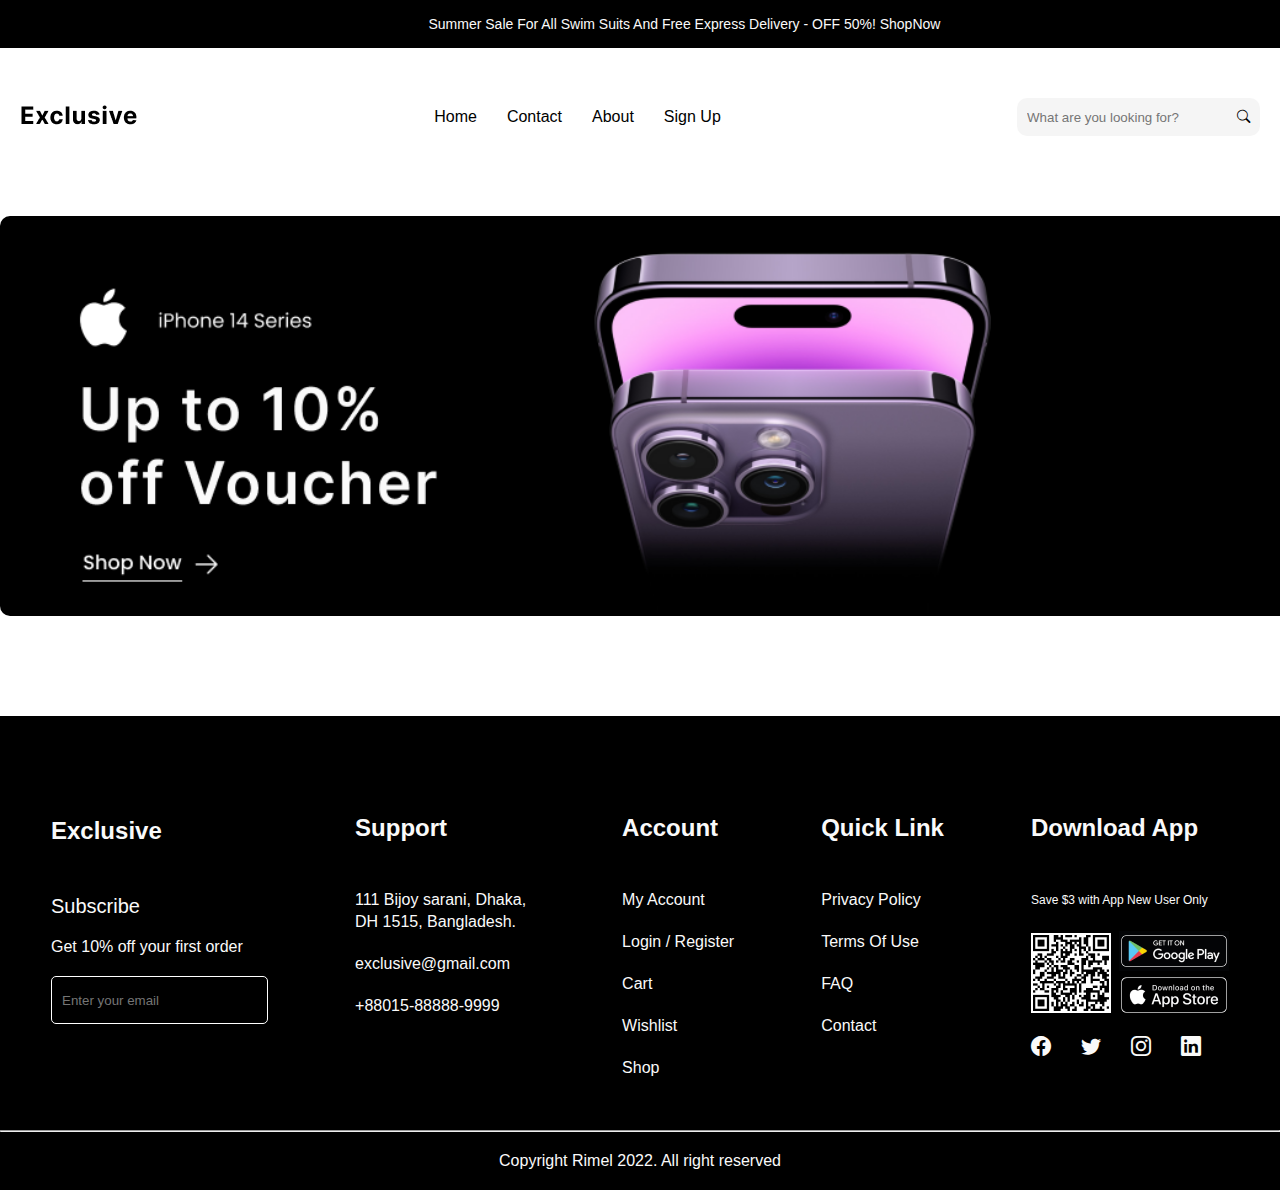
==== components/dashboard.html @ b5b91b2f "imtixon" ====
<!DOCTYPE html>
<html lang="en">

<head>
    <meta charset="UTF-8">
    <meta name="viewport" content="width=device-width, initial-scale=1.0">
    <title>Dashboard</title>
    <link rel="stylesheet" href="../css/style.min.css">
    <link rel="stylesheet" href="https://cdn.jsdelivr.net/npm/bootstrap-icons@1.11.3/font/bootstrap-icons.min.css">
</head>

<body>
    <div class="wrapper">
        <div class="wrapper_content">
            <p style="color: black;">p</p>
            <p class="summer_item">Summer Sale For All Swim Suits And Free Express Delivery - OFF 50%!
                ShopNow</p>
            <p class="option_item">English</p>
        </div>
    </div>

    <header class="header">
        <a href="#">
            <img style="cursor: pointer;" src="../assets/images/Logo.png" alt="logo">
        </a>
        <nav>
            <ul class="ul_item_content">
                <li class="item_list">Home</li>
                <li class="item_list">Contact</li>
                <li class="item_list">About</li>
                <li class="item_list">Sign Up</li>
            </ul>
        </nav>
        <form class="header_form">
            <input class="navbar_inp" type="search" placeholder="What are you looking for?">
            <button class="navbar_btn"><i class="bi bi-search"></i></button>
        </form>
    </header>

    <main class="main">
        <div class="main_image"></div>
    </main>

    <footer class="footer">
        <div class="footer_content">
            <div class="footer_child1">
                <p class="footer_child1_text">Exclusive</p>
                <p class="footer_child1_text">Subscribe</p>
                <p class="footer_child1_text">Get 10% off your first order</p>
                <input class="footer_inp" type="email" placeholder="Enter your email">
            </div>
            <div class="footer_child2">
                <p class="footer_child2_texts">Support</p>
                <p class="footer_child2_texts">111 Bijoy sarani, Dhaka, DH 1515, Bangladesh.</p>
                <p class="footer_child2_texts">exclusive@gmail.com</p>
                <p class="footer_child2_texts">+88015-88888-9999</p>
            </div>
            <div class="footer_child3">
                <p class="footer_child3_texts">Account</p>
                <p class="footer_child3_texts">My Account </p>
                <p class="footer_child3_texts">Login / Register</p>
                <p class="footer_child3_texts">Cart</p>
                <p class="footer_child3_texts">Wishlist</p>
                <p class="footer_child3_texts">Shop</p>
            </div>
            <div class="footer_child4">
                <p class="footer_child4_texts">Quick Link</p>
                <p class="footer_child4_texts">Privacy Policy </p>
                <p class="footer_child4_texts">Terms Of Use</p>
                <p class="footer_child4_texts">FAQ</p>
                <p class="footer_child4_texts">Contact</p>
            </div>
            <div class="footer_child5">
                <p class="footer_child5_text">Download App</p>
                <p class="footer_child5_text">Save $3 with App New User Only</p>
                <img class="footer_qr_code" src="../assets/images/Frame 719.png" alt="footer_images">
                <div class="footer_icons_content">
                    <i class="bi bi-facebook"></i>
                    <i class="bi bi-twitter"></i>
                    <i class="bi bi-instagram"></i>
                    <i class="bi bi-linkedin"></i>
                </div>
            </div>
        </div>
        <hr class="f_line">
        <p class="f_last_text">Copyright Rimel 2022. All right reserved</p>
    </footer>
</body>

</html>
---- css/style.min.css ----
*{padding:0;margin:0;box-sizing:border-box;font-family:sans-serif}.wrapper{width:100%;background-color:#000}.wrapper .wrapper_content{width:1440px;height:48px;margin:0 auto;display:flex;align-items:center;justify-content:space-between;padding:0px 20px}.wrapper .wrapper_content .summer_item{font-size:14px;font-weight:400;line-height:21px;text-align:center;color:#fafafa}.wrapper .wrapper_content .option_item{width:80px;height:25px;font-size:14px;font-weight:400;line-height:21px;text-align:center;color:#fafafa}.header{max-width:1440px;height:auto;margin:0 auto;display:flex;align-items:center;justify-content:space-between;padding:0px 20px;margin-top:50px}.header .header_form{width:243px;height:38px;background:#f5f5f5;display:flex;align-items:center;justify-content:center;padding:5px 10px;border-radius:10px}.header .header_form .navbar_inp{flex:1;border:none;height:100%;outline:none;background:none}.header .header_form .navbar_btn{color:#000;border:rgba(0,0,0,0);background:rgba(0,0,0,0)}.header .ul_item_content{display:flex;align-items:center;justify-content:center;gap:30px;list-style:none}.header .ul_item_content .item_list{font-size:16px;font-weight:400;line-height:24px;text-align:center;cursor:pointer}.hero{width:1440px;height:auto;margin:0 auto;padding:10px 20px;margin-top:50px;display:flex;align-items:center;justify-content:space-between}.hero .hero_images{width:800px;height:100%;border-radius:20px}.hero .form{display:flex;flex-direction:column;gap:20px}.hero .form .large_text{font-size:36px;font-weight:500;line-height:30px;letter-spacing:.04em;text-align:left;color:#000}.hero .form .small_text{font-size:16px;font-weight:400;line-height:24px;text-align:left;color:red;margin-top:20px;margin-bottom:40px}.hero .form .sign_btn_content{display:flex;align-items:center;gap:20px;margin-top:30px}.hero .form .sign_btn_content .sign_in,.hero .form .sign_btn_content .sign_in2{width:143px;height:56px;background:#db4444;border:rgba(0,0,0,0);color:#fff;font-size:18px;border-radius:4px;cursor:pointer}.hero .form .sign_btn_content .sign_in2{width:200px}.hero .form .sign_btn_content .sign_in2:hover{border:1px solid #db4444;color:#db4444;transition:.5s;background:none}.hero .form .sign_btn_content .sign_in:hover{background:none;border:1px solid #db4444;color:#db4444;transition:.5s}.hero .form>input{width:370px;height:32px;border:rgba(0,0,0,0);outline:none;border-bottom:1px solid #000;color:gray;font-size:16px}.footer{width:100%;height:auto;background-color:#000}.footer .footer_content{max-width:1440px;height:auto;border:1px solid #000;padding:100px 50px 50px 50px;margin:0 auto;margin-top:100px;display:flex;justify-content:space-between}.footer .footer_content .footer_child1,.footer .footer_content .footer_child2,.footer .footer_content .footer_child3,.footer .footer_content .footer_child4,.footer .footer_content .footer_child5{display:flex;flex-direction:column;gap:20px}.footer .footer_content .footer_child1_text:first-child,.footer .footer_content .footer_child2_texts:first-child,.footer .footer_content .footer_child3_texts:first-child,.footer .footer_content .footer_child4_texts:first-child,.footer .footer_content .footer_child5_text:first-child{font-weight:700;font-size:24px;color:#fafafa;margin-bottom:30px}.footer .footer_content .footer_child1_text:nth-child(2){font-weight:500;font-size:20px;color:#fafafa}.footer .footer_content .footer_child1_text:nth-child(3){font-weight:400;font-size:16px;color:#fafafa}.footer .footer_content .footer_inp{width:217px;height:48px;border-radius:5px;outline:none;border:1px solid #fff;background:rgba(0,0,0,0);color:#fafafa;padding:0px 10px}.footer .footer_content .footer_child2_texts,.footer .footer_content .footer_child3_texts,.footer .footer_content .footer_child4_texts,.footer .footer_content .footer_child5_text{font-weight:400;font-size:16px;color:#fafafa;max-width:180px;line-height:22px}.footer .footer_content .footer_child5_text{font-size:12px;color:#fafafa}.footer .footer_content .footer_icons_content{display:flex;gap:30px;color:#fafafa;font-size:20px}.footer .footer_content .footer_icons_content>i{cursor:pointer}.footer .f_line{color:#fff}.footer .f_last_text{text-align:center;color:#fafafa;padding:20px 0px}*{padding:0;margin:0;box-sizing:border-box;font-family:sans-serif}.wrapper{width:100%;background-color:#000}.wrapper .wrapper_content{width:1440px;height:48px;margin:0 auto;display:flex;align-items:center;justify-content:space-between;padding:0px 20px}.wrapper .wrapper_content .summer_item{font-size:14px;font-weight:400;line-height:21px;text-align:center;color:#fafafa}.wrapper .wrapper_content .option_item{width:80px;height:25px;font-size:14px;font-weight:400;line-height:21px;text-align:center;color:#fafafa}.header{max-width:1440px;height:auto;margin:0 auto;display:flex;align-items:center;justify-content:space-between;padding:0px 20px;margin-top:50px}.header .header_form{width:243px;height:38px;background:#f5f5f5;display:flex;align-items:center;justify-content:center;padding:5px 10px;border-radius:10px}.header .header_form .navbar_inp{flex:1;border:none;height:100%;outline:none;background:none}.header .header_form .navbar_btn{color:#000;border:rgba(0,0,0,0);background:rgba(0,0,0,0)}.header .ul_item_content{display:flex;align-items:center;justify-content:center;gap:30px;list-style:none}.header .ul_item_content .item_list{font-size:16px;font-weight:400;line-height:24px;text-align:center;transition:.5s;border-bottom:1px solid rgba(0,0,0,0)}.header .ul_item_content .item_list:hover{color:#1e90ff;transition:.5s;border-bottom:1px solid #1e90ff}.main{width:1440px;height:400px;margin:0 auto;margin-top:80px;overflow:hidden}.main:hover .main_image{transform:scale(0.9);transition:.5s}.main .main_image{width:100%;height:100%;border-radius:10px;background-image:url("../assets/images/Frame 560.png");background-size:cover;transition:.5s}.footer{width:100%;height:auto;background-color:#000}.footer .footer_content{max-width:1440px;height:auto;border:1px solid #000;padding:100px 50px 50px 50px;margin:0 auto;margin-top:100px;display:flex;justify-content:space-between}.footer .footer_content .footer_child1,.footer .footer_content .footer_child2,.footer .footer_content .footer_child3,.footer .footer_content .footer_child4,.footer .footer_content .footer_child5{display:flex;flex-direction:column;gap:20px}.footer .footer_content .footer_child1_text:first-child,.footer .footer_content .footer_child2_texts:first-child,.footer .footer_content .footer_child3_texts:first-child,.footer .footer_content .footer_child4_texts:first-child,.footer .footer_content .footer_child5_text:first-child{font-weight:700;font-size:24px;color:#fafafa;margin-bottom:30px}.footer .footer_content .footer_child1_text:nth-child(2){font-weight:500;font-size:20px;color:#fafafa}.footer .footer_content .footer_child1_text:nth-child(3){font-weight:400;font-size:16px;color:#fafafa}.footer .footer_content .footer_inp{width:217px;height:48px;border-radius:5px;outline:none;border:1px solid #fff;background:rgba(0,0,0,0);color:#fafafa;padding:0px 10px}.footer .footer_content .footer_child2_texts,.footer .footer_content .footer_child3_texts,.footer .footer_content .footer_child4_texts,.footer .footer_content .footer_child5_text{font-weight:400;font-size:16px;color:#fafafa;max-width:180px;line-height:22px}.footer .footer_content .footer_child5_text{font-size:12px;color:#fafafa}.footer .footer_content .footer_icons_content{display:flex;gap:30px;color:#fafafa;font-size:20px}.footer .footer_content .footer_icons_content>i{cursor:pointer}.footer .f_line{color:#fff}.footer .f_last_text{text-align:center;color:#fafafa;padding:20px 0px}a{text-decoration:none}/*# sourceMappingURL=style.min.css.map */
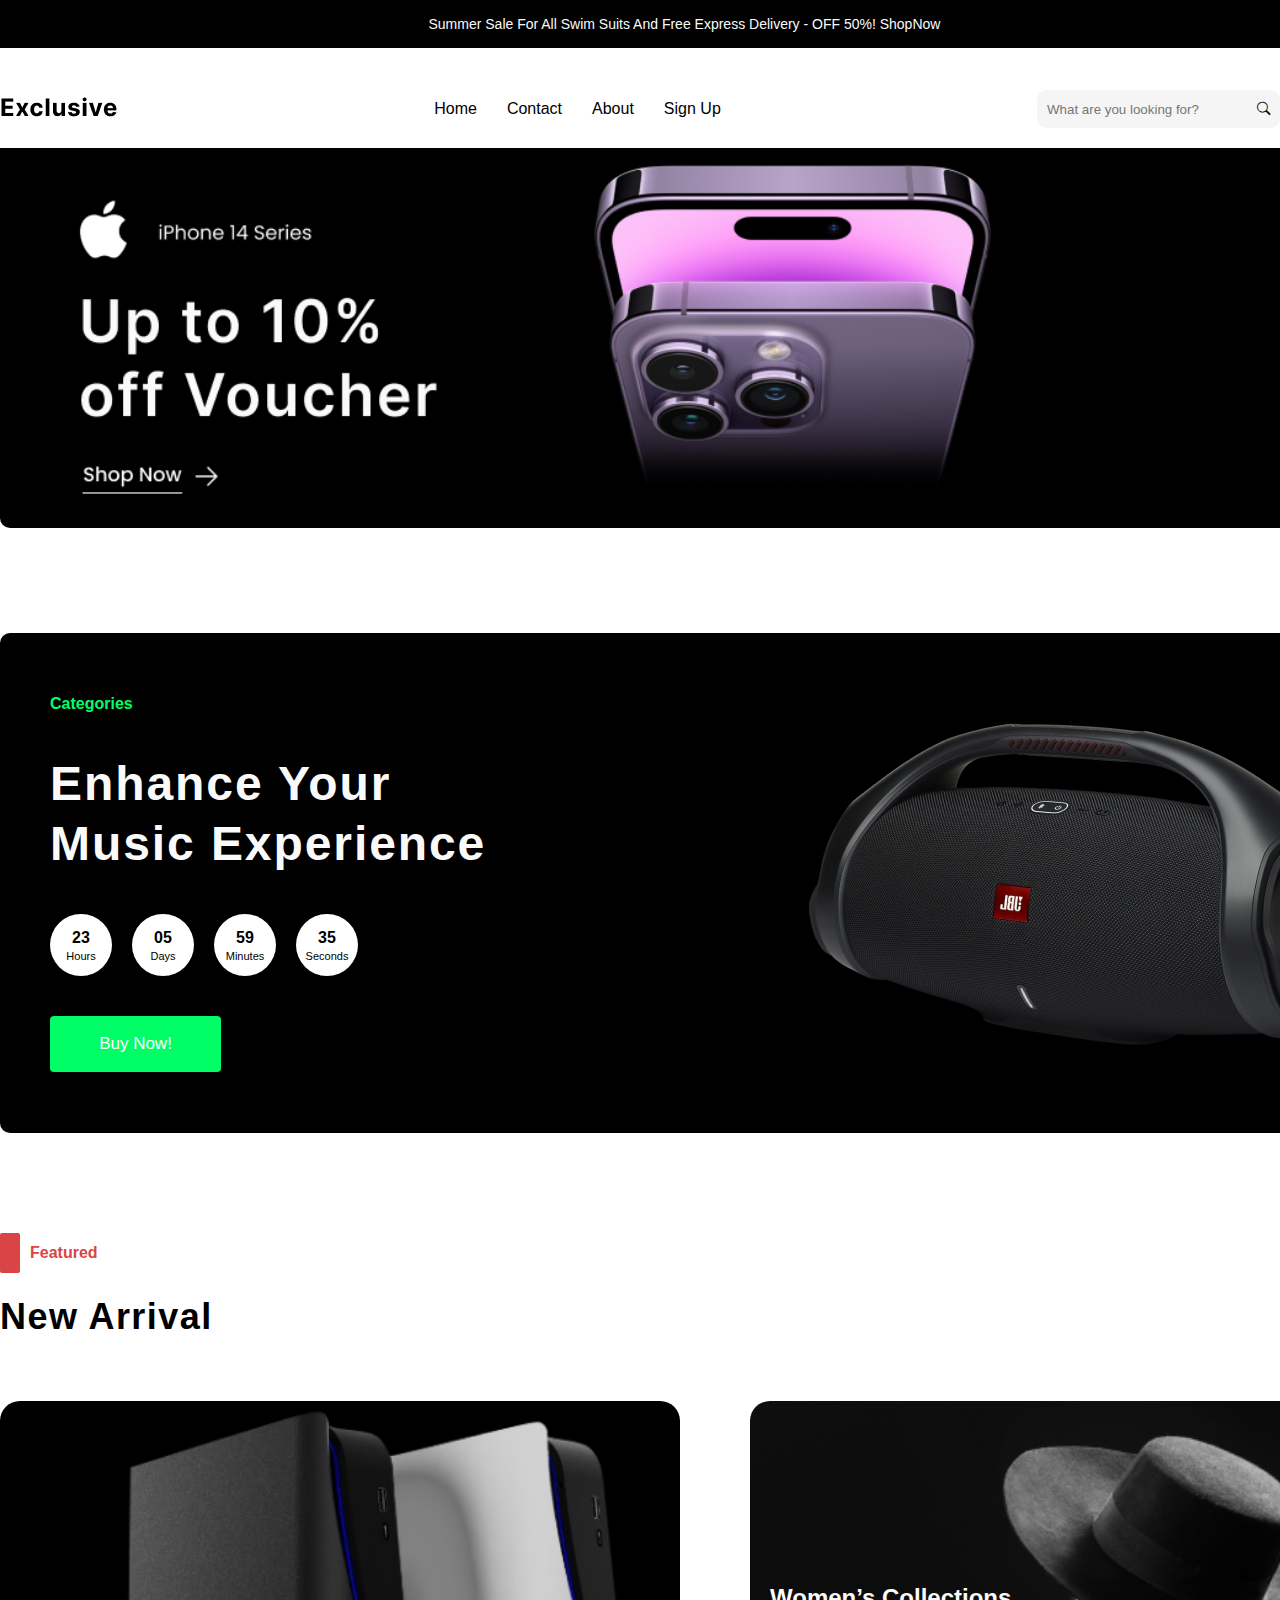
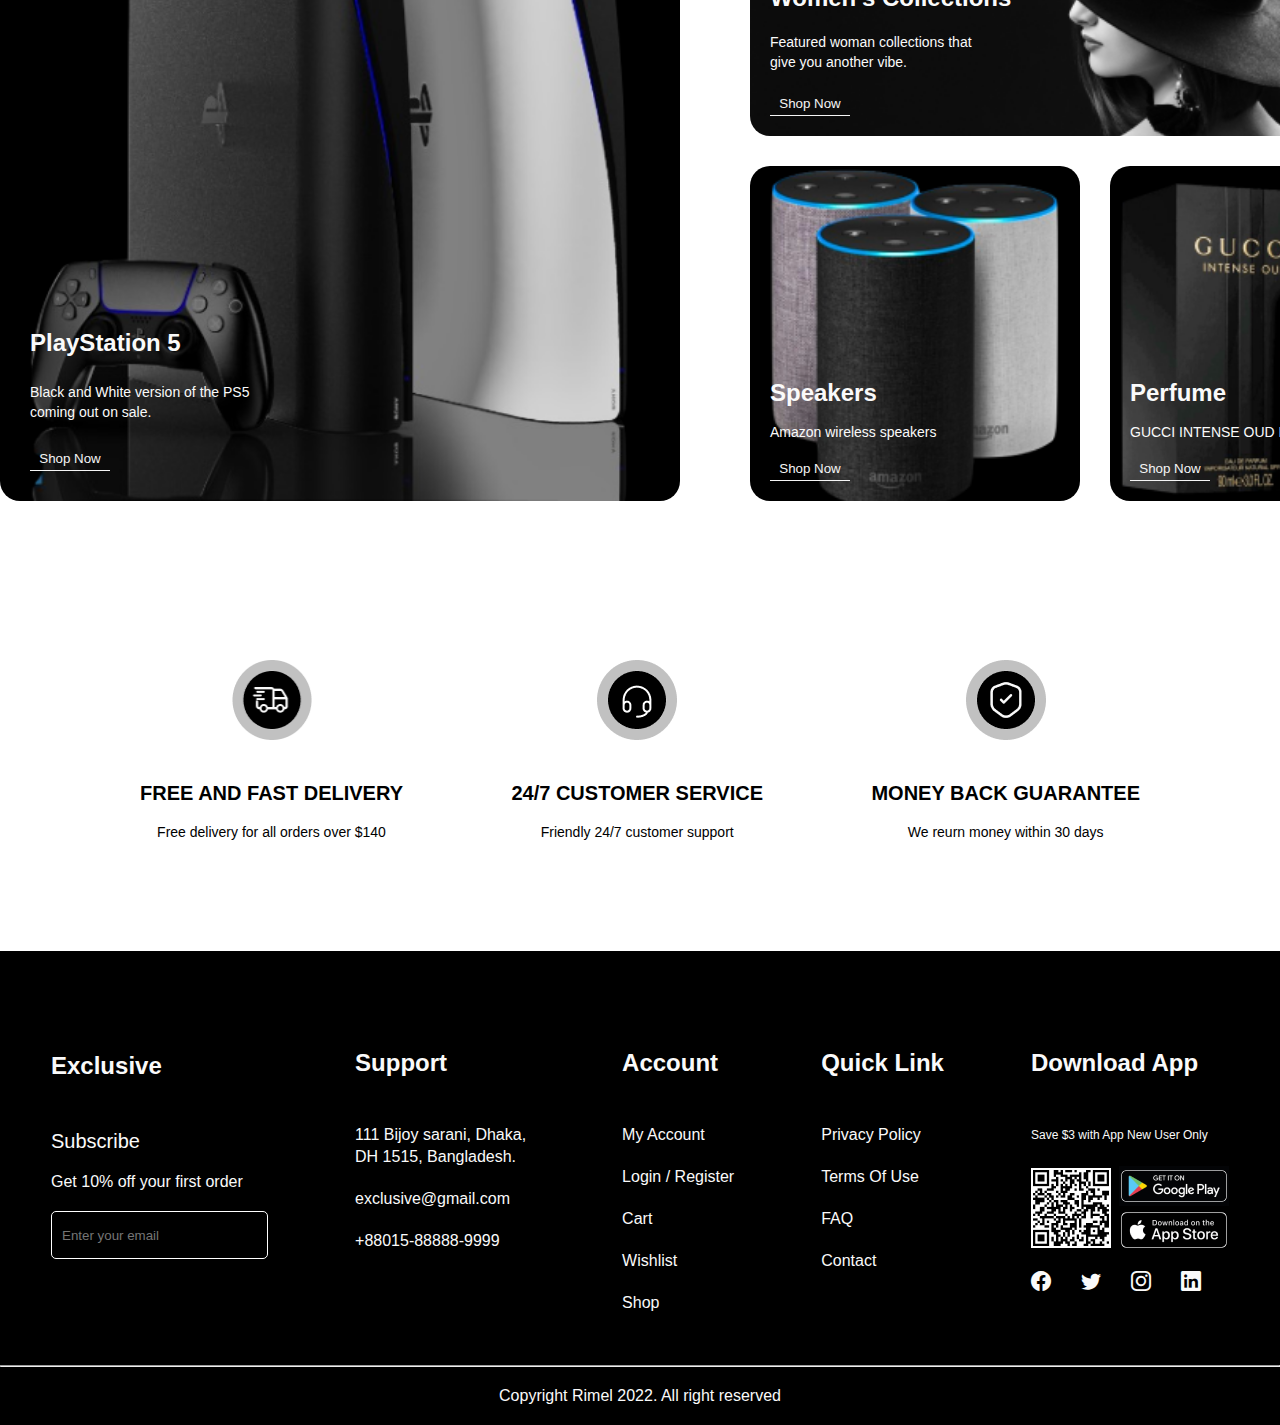
==== commit a848635e: "imtixon" ====
--- a/components/dashboard.html
+++ b/components/dashboard.html
@@ -40,6 +40,90 @@
     <main class="main">
         <div class="main_image"></div>
     </main>
+
+    <section class="categories">
+        <div class="categore_left_content">
+            <span class="green">Categories</span>
+            <h2 class="cate_large_text">Enhance Your Music Experience</h2>
+            <div class="circle_content">
+                <div class="circle_child">
+                    <p class="number">23</p>
+                    <span class="time">Hours</span>
+                </div>
+                <div class="circle_child">
+                    <p class="number">05</p>
+                    <span class="time">Days</span>
+                </div>
+                <div class="circle_child">
+                    <p class="number">59</p>
+                    <span class="time">Minutes</span>
+                </div>
+                <div class="circle_child">
+                    <p class="number">35</p>
+                    <span class="time">Seconds</span>
+                </div>
+            </div>
+            <button class="buy">Buy Now!</button>
+        </div>
+        <img src="../assets/images/kalonka.png" alt="img" class="mp3">
+    </section>
+
+    <section class="featured">
+        <div class="new">
+            <p class="feat_text"><span></span> Featured</p>
+            <h3 class="new_text">New Arrival</h3>
+        </div>
+        <div class="hero_grid">
+            <div class="gird_child">
+                <p class="plays_text_one">PlayStation 5</p>
+                <p class="plays_text_two">Black and White version of the PS5 coming out on sale.</p>
+                <button class="shop_btn">Shop Now</button>
+            </div>
+            <div class="grid_right">
+                <div class="gird_child2">
+                    <p class="plays_text_one">Women’s Collections</p>
+                    <p class="plays_text_two">Featured woman collections that give you another vibe.</p>
+                    <button class="shop_btn">Shop Now</button>
+                </div>
+                <div class="right_child">
+                    <div class="gird_child3">
+                        <p class="plays_text_one">Speakers</p>
+                        <p class="plays_text_two">Amazon wireless speakers</p>
+                        <button class="shop_btn">Shop Now</button>
+                    </div>
+                    <div class="gird_child4">
+                        <p class="plays_text_one">Perfume</p>
+                        <p class="plays_text_two">GUCCI INTENSE OUD EDP</p>
+                        <button class="shop_btn">Shop Now</button>
+                    </div>
+                </div>
+            </div>
+        </div>
+    </section>
+
+    <section class="service">
+        <div class="service_child">
+            <div class="img_bg">
+                <img src="../assets/images/servis1.png" alt="img" class="service_img">
+            </div>
+            <p class="service_text1">FREE AND FAST DELIVERY</p>
+            <p class="service_text2">Free delivery for all orders over $140</p>
+        </div>
+        <div class="service_child">
+            <div class="img_bg">
+                <img src="../assets/images/servis2.png" alt="img" class="service_img">
+            </div>
+            <p class="service_text1">24/7 CUSTOMER SERVICE</p>
+            <p class="service_text2">Friendly 24/7 customer support</p>
+        </div>
+        <div class="service_child">
+            <div class="img_bg">
+                <img src="../assets/images/servis3.png" alt="img" class="service_img">
+            </div>
+            <p class="service_text1">MONEY BACK GUARANTEE</p>
+            <p class="service_text2">We reurn money within 30 days</p>
+        </div>
+    </section>
 
     <footer class="footer">
         <div class="footer_content">
--- a/css/style.min.css
+++ b/css/style.min.css
@@ -1 +1 @@
-*{padding:0;margin:0;box-sizing:border-box;font-family:sans-serif}.wrapper{width:100%;background-color:#000}.wrapper .wrapper_content{width:1440px;height:48px;margin:0 auto;display:flex;align-items:center;justify-content:space-between;padding:0px 20px}.wrapper .wrapper_content .summer_item{font-size:14px;font-weight:400;line-height:21px;text-align:center;color:#fafafa}.wrapper .wrapper_content .option_item{width:80px;height:25px;font-size:14px;font-weight:400;line-height:21px;text-align:center;color:#fafafa}.header{max-width:1440px;height:auto;margin:0 auto;display:flex;align-items:center;justify-content:space-between;padding:0px 20px;margin-top:50px}.header .header_form{width:243px;height:38px;background:#f5f5f5;display:flex;align-items:center;justify-content:center;padding:5px 10px;border-radius:10px}.header .header_form .navbar_inp{flex:1;border:none;height:100%;outline:none;background:none}.header .header_form .navbar_btn{color:#000;border:rgba(0,0,0,0);background:rgba(0,0,0,0)}.header .ul_item_content{display:flex;align-items:center;justify-content:center;gap:30px;list-style:none}.header .ul_item_content .item_list{font-size:16px;font-weight:400;line-height:24px;text-align:center;cursor:pointer}.hero{width:1440px;height:auto;margin:0 auto;padding:10px 20px;margin-top:50px;display:flex;align-items:center;justify-content:space-between}.hero .hero_images{width:800px;height:100%;border-radius:20px}.hero .form{display:flex;flex-direction:column;gap:20px}.hero .form .large_text{font-size:36px;font-weight:500;line-height:30px;letter-spacing:.04em;text-align:left;color:#000}.hero .form .small_text{font-size:16px;font-weight:400;line-height:24px;text-align:left;color:red;margin-top:20px;margin-bottom:40px}.hero .form .sign_btn_content{display:flex;align-items:center;gap:20px;margin-top:30px}.hero .form .sign_btn_content .sign_in,.hero .form .sign_btn_content .sign_in2{width:143px;height:56px;background:#db4444;border:rgba(0,0,0,0);color:#fff;font-size:18px;border-radius:4px;cursor:pointer}.hero .form .sign_btn_content .sign_in2{width:200px}.hero .form .sign_btn_content .sign_in2:hover{border:1px solid #db4444;color:#db4444;transition:.5s;background:none}.hero .form .sign_btn_content .sign_in:hover{background:none;border:1px solid #db4444;color:#db4444;transition:.5s}.hero .form>input{width:370px;height:32px;border:rgba(0,0,0,0);outline:none;border-bottom:1px solid #000;color:gray;font-size:16px}.footer{width:100%;height:auto;background-color:#000}.footer .footer_content{max-width:1440px;height:auto;border:1px solid #000;padding:100px 50px 50px 50px;margin:0 auto;margin-top:100px;display:flex;justify-content:space-between}.footer .footer_content .footer_child1,.footer .footer_content .footer_child2,.footer .footer_content .footer_child3,.footer .footer_content .footer_child4,.footer .footer_content .footer_child5{display:flex;flex-direction:column;gap:20px}.footer .footer_content .footer_child1_text:first-child,.footer .footer_content .footer_child2_texts:first-child,.footer .footer_content .footer_child3_texts:first-child,.footer .footer_content .footer_child4_texts:first-child,.footer .footer_content .footer_child5_text:first-child{font-weight:700;font-size:24px;color:#fafafa;margin-bottom:30px}.footer .footer_content .footer_child1_text:nth-child(2){font-weight:500;font-size:20px;color:#fafafa}.footer .footer_content .footer_child1_text:nth-child(3){font-weight:400;font-size:16px;color:#fafafa}.footer .footer_content .footer_inp{width:217px;height:48px;border-radius:5px;outline:none;border:1px solid #fff;background:rgba(0,0,0,0);color:#fafafa;padding:0px 10px}.footer .footer_content .footer_child2_texts,.footer .footer_content .footer_child3_texts,.footer .footer_content .footer_child4_texts,.footer .footer_content .footer_child5_text{font-weight:400;font-size:16px;color:#fafafa;max-width:180px;line-height:22px}.footer .footer_content .footer_child5_text{font-size:12px;color:#fafafa}.footer .footer_content .footer_icons_content{display:flex;gap:30px;color:#fafafa;font-size:20px}.footer .footer_content .footer_icons_content>i{cursor:pointer}.footer .f_line{color:#fff}.footer .f_last_text{text-align:center;color:#fafafa;padding:20px 0px}*{padding:0;margin:0;box-sizing:border-box;font-family:sans-serif}.wrapper{width:100%;background-color:#000}.wrapper .wrapper_content{width:1440px;height:48px;margin:0 auto;display:flex;align-items:center;justify-content:space-between;padding:0px 20px}.wrapper .wrapper_content .summer_item{font-size:14px;font-weight:400;line-height:21px;text-align:center;color:#fafafa}.wrapper .wrapper_content .option_item{width:80px;height:25px;font-size:14px;font-weight:400;line-height:21px;text-align:center;color:#fafafa}.header{max-width:1440px;height:auto;margin:0 auto;display:flex;align-items:center;justify-content:space-between;padding:0px 20px;margin-top:50px}.header .header_form{width:243px;height:38px;background:#f5f5f5;display:flex;align-items:center;justify-content:center;padding:5px 10px;border-radius:10px}.header .header_form .navbar_inp{flex:1;border:none;height:100%;outline:none;background:none}.header .header_form .navbar_btn{color:#000;border:rgba(0,0,0,0);background:rgba(0,0,0,0)}.header .ul_item_content{display:flex;align-items:center;justify-content:center;gap:30px;list-style:none}.header .ul_item_content .item_list{font-size:16px;font-weight:400;line-height:24px;text-align:center;transition:.5s;border-bottom:1px solid rgba(0,0,0,0)}.header .ul_item_content .item_list:hover{color:#1e90ff;transition:.5s;border-bottom:1px solid #1e90ff}.main{width:1440px;height:400px;margin:0 auto;margin-top:80px;overflow:hidden}.main:hover .main_image{transform:scale(0.9);transition:.5s}.main .main_image{width:100%;height:100%;border-radius:10px;background-image:url("../assets/images/Frame 560.png");background-size:cover;transition:.5s}.footer{width:100%;height:auto;background-color:#000}.footer .footer_content{max-width:1440px;height:auto;border:1px solid #000;padding:100px 50px 50px 50px;margin:0 auto;margin-top:100px;display:flex;justify-content:space-between}.footer .footer_content .footer_child1,.footer .footer_content .footer_child2,.footer .footer_content .footer_child3,.footer .footer_content .footer_child4,.footer .footer_content .footer_child5{display:flex;flex-direction:column;gap:20px}.footer .footer_content .footer_child1_text:first-child,.footer .footer_content .footer_child2_texts:first-child,.footer .footer_content .footer_child3_texts:first-child,.footer .footer_content .footer_child4_texts:first-child,.footer .footer_content .footer_child5_text:first-child{font-weight:700;font-size:24px;color:#fafafa;margin-bottom:30px}.footer .footer_content .footer_child1_text:nth-child(2){font-weight:500;font-size:20px;color:#fafafa}.footer .footer_content .footer_child1_text:nth-child(3){font-weight:400;font-size:16px;color:#fafafa}.footer .footer_content .footer_inp{width:217px;height:48px;border-radius:5px;outline:none;border:1px solid #fff;background:rgba(0,0,0,0);color:#fafafa;padding:0px 10px}.footer .footer_content .footer_child2_texts,.footer .footer_content .footer_child3_texts,.footer .footer_content .footer_child4_texts,.footer .footer_content .footer_child5_text{font-weight:400;font-size:16px;color:#fafafa;max-width:180px;line-height:22px}.footer .footer_content .footer_child5_text{font-size:12px;color:#fafafa}.footer .footer_content .footer_icons_content{display:flex;gap:30px;color:#fafafa;font-size:20px}.footer .footer_content .footer_icons_content>i{cursor:pointer}.footer .f_line{color:#fff}.footer .f_last_text{text-align:center;color:#fafafa;padding:20px 0px}a{text-decoration:none}/*# sourceMappingURL=style.min.css.map */+*{padding:0;margin:0;box-sizing:border-box;font-family:sans-serif}.wrapper{width:100%;background-color:#000}.wrapper .wrapper_content{width:1440px;height:48px;margin:0 auto;display:flex;align-items:center;justify-content:space-between;padding:0px 20px}.wrapper .wrapper_content .summer_item{font-size:14px;font-weight:400;line-height:21px;text-align:center;color:#fafafa}.wrapper .wrapper_content .option_item{width:80px;height:25px;font-size:14px;font-weight:400;line-height:21px;text-align:center;color:#fafafa}.header{max-width:1440px;height:auto;margin:0 auto;display:flex;align-items:center;justify-content:space-between;padding:0px 20px;margin-top:50px}.header .header_form{width:243px;height:38px;background:#f5f5f5;display:flex;align-items:center;justify-content:center;padding:5px 10px;border-radius:10px}.header .header_form .navbar_inp{flex:1;border:none;height:100%;outline:none;background:none}.header .header_form .navbar_btn{color:#000;border:rgba(0,0,0,0);background:rgba(0,0,0,0)}.header .ul_item_content{display:flex;align-items:center;justify-content:center;gap:30px;list-style:none}.header .ul_item_content .item_list{font-size:16px;font-weight:400;line-height:24px;text-align:center;cursor:pointer}.hero{width:1440px;height:auto;margin:0 auto;padding:10px 20px;margin-top:50px;display:flex;align-items:center;justify-content:space-between}.hero .hero_images{width:800px;height:100%;border-radius:20px}.hero .form{display:flex;flex-direction:column;gap:20px}.hero .form .large_text{font-size:36px;font-weight:500;line-height:30px;letter-spacing:.04em;text-align:left;color:#000}.hero .form .small_text{font-size:16px;font-weight:400;line-height:24px;text-align:left;color:red;margin-top:20px;margin-bottom:40px}.hero .form .sign_btn_content{display:flex;align-items:center;gap:20px;margin-top:30px}.hero .form .sign_btn_content .sign_in,.hero .form .sign_btn_content .sign_in2{width:143px;height:56px;background:#db4444;border:rgba(0,0,0,0);color:#fff;font-size:18px;border-radius:4px;cursor:pointer}.hero .form .sign_btn_content .sign_in2{width:200px}.hero .form .sign_btn_content .sign_in2:hover{border:1px solid #db4444;color:#db4444;transition:.5s;background:none}.hero .form .sign_btn_content .sign_in:hover{background:none;border:1px solid #db4444;color:#db4444;transition:.5s}.hero .form>input{width:370px;height:32px;border:rgba(0,0,0,0);outline:none;border-bottom:1px solid #000;color:gray;font-size:16px}.footer{width:100%;height:auto;background-color:#000}.footer .footer_content{max-width:1440px;height:auto;border:1px solid #000;padding:100px 50px 50px 50px;margin:0 auto;margin-top:100px;display:flex;justify-content:space-between}.footer .footer_content .footer_child1,.footer .footer_content .footer_child2,.footer .footer_content .footer_child3,.footer .footer_content .footer_child4,.footer .footer_content .footer_child5{display:flex;flex-direction:column;gap:20px}.footer .footer_content .footer_child1_text:first-child,.footer .footer_content .footer_child2_texts:first-child,.footer .footer_content .footer_child3_texts:first-child,.footer .footer_content .footer_child4_texts:first-child,.footer .footer_content .footer_child5_text:first-child{font-weight:700;font-size:24px;color:#fafafa;margin-bottom:30px}.footer .footer_content .footer_child1_text:nth-child(2){font-weight:500;font-size:20px;color:#fafafa}.footer .footer_content .footer_child1_text:nth-child(3){font-weight:400;font-size:16px;color:#fafafa}.footer .footer_content .footer_inp{width:217px;height:48px;border-radius:5px;outline:none;border:1px solid #fff;background:rgba(0,0,0,0);color:#fafafa;padding:0px 10px}.footer .footer_content .footer_child2_texts,.footer .footer_content .footer_child3_texts,.footer .footer_content .footer_child4_texts,.footer .footer_content .footer_child5_text{font-weight:400;font-size:16px;color:#fafafa;max-width:180px;line-height:22px}.footer .footer_content .footer_child5_text{font-size:12px;color:#fafafa}.footer .footer_content .footer_icons_content{display:flex;gap:30px;color:#fafafa;font-size:20px}.footer .footer_content .footer_icons_content>i{cursor:pointer}.footer .f_line{color:#fff}.footer .f_last_text{text-align:center;color:#fafafa;padding:20px 0px}*{padding:0;margin:0;box-sizing:border-box;font-family:sans-serif}.wrapper{width:100%;background-color:#000}.wrapper .wrapper_content{width:1440px;height:48px;margin:0 auto;display:flex;align-items:center;justify-content:space-between;padding:0px 20px}.wrapper .wrapper_content .summer_item{font-size:14px;font-weight:400;line-height:21px;text-align:center;color:#fafafa}.wrapper .wrapper_content .option_item{width:80px;height:25px;font-size:14px;font-weight:400;line-height:21px;text-align:center;color:#fafafa}.header{max-width:1440px;height:auto;margin:70px auto;display:flex;align-items:center;justify-content:space-between;padding:0px 20px;position:fixed;top:0;left:0;right:0;z-index:5;background-color:#fff;padding:20px 0px}.header .header_form{width:243px;height:38px;background:#f5f5f5;display:flex;align-items:center;justify-content:center;padding:5px 10px;border-radius:10px}.header .header_form .navbar_inp{flex:1;border:none;height:100%;outline:none;background:none}.header .header_form .navbar_btn{color:#000;border:rgba(0,0,0,0);background:rgba(0,0,0,0)}.header .ul_item_content{display:flex;align-items:center;justify-content:center;gap:30px;list-style:none}.header .ul_item_content .item_list{font-size:16px;font-weight:400;line-height:24px;text-align:center;transition:.5s;border-bottom:1px solid rgba(0,0,0,0)}.header .ul_item_content .item_list:hover{color:#1e90ff;transition:.5s;border-bottom:1px solid #1e90ff}.main{width:1440px;height:400px;margin:0 auto;margin-top:80px;overflow:hidden;cursor:pointer}.main:hover .main_image{transform:scale(0.9);transition:.5s}.main .main_image{width:100%;height:100%;border-radius:10px;background-image:url("../assets/images/Frame 560.png");background-size:cover;transition:.5s}.categories{width:1440px;height:500px;border-radius:10px;margin:0 auto;background-color:#000;margin-top:105px;padding:40px 50px;display:flex;align-items:center;justify-content:space-between;transition:.5s}.categories:hover{transform:scale(0.9);transition:.5s}.categories .categore_left_content{display:flex;flex-direction:column;gap:40px}.categories .categore_left_content .green{font-size:16px;font-weight:600;line-height:20px;text-align:left;color:#0f6}.categories .categore_left_content .cate_large_text{font-size:48px;font-weight:600;line-height:60px;letter-spacing:.04em;text-align:left;color:#fafafa;max-width:443px}.categories .categore_left_content .circle_content{display:flex;gap:20px}.categories .categore_left_content .circle_content .circle_child{width:62px;height:62px;border-radius:50%;background-color:#fff;display:flex;align-items:center;justify-content:center;flex-direction:column;gap:3px}.categories .categore_left_content .circle_content .circle_child .number,.categories .categore_left_content .circle_content .circle_child .time{font-size:16px;color:#000;font-weight:700;cursor:pointer}.categories .categore_left_content .circle_content .circle_child .time{font-size:11px;font-weight:300}.categories .categore_left_content .buy{width:171px;height:56px;background:#0f6;color:#fff;border-radius:4px;border:rgba(0,0,0,0);font-size:17px;cursor:pointer;transition:.5s}.categories .categore_left_content .buy:hover{background:none;border:1px solid #0f6;color:#0f6;transition:.5s}.categories .mp3{width:600px;height:420px}.featured{width:1440px;height:auto;display:flex;flex-direction:column;gap:60px;margin:0 auto;margin-top:100px;transition:.5s}.featured:hover{transform:scale(0.9);transition:.5s}.featured .feat_text{font-size:16px;font-weight:600;line-height:20px;text-align:left;color:#db4444;display:flex;gap:10px;align-items:center}.featured .new{display:flex;flex-direction:column;gap:20px}.featured .new .feat_text span{width:20px;height:40px;background-color:#db4444;border-radius:2px}.featured .new .new_text{font-size:36px;font-weight:600;line-height:48px;letter-spacing:.04em;text-align:left;color:#000}.featured .hero_grid{width:1440px;height:700px;display:flex;align-items:center;justify-content:space-between}.featured .hero_grid .gird_child{width:680px;height:700px;background-color:#000;background-image:url("../assets/images/grid1.png");background-size:cover;-o-object-fit:cover;object-fit:cover;border-radius:20px;display:flex;flex-direction:column;justify-content:end;gap:25px;padding:30px}.featured .hero_grid .gird_child .plays_text_one{color:#fafafa;font-size:24px;font-weight:600}.featured .hero_grid .gird_child .plays_text_two{color:#fafafa;font-size:14px;font-weight:400;width:220px;line-height:20px}.featured .hero_grid .gird_child .shop_btn{width:80px;height:24px;background-color:rgba(0,0,0,0);border:rgba(0,0,0,0);color:#f5f5f5;border-bottom:1px solid #f5f5f5;transition:.5s}.featured .hero_grid .gird_child .shop_btn:hover{border:1px solid #f5f5f5;transition:.5s;border-radius:5px}.featured .hero_grid .grid_right{display:flex;flex-direction:column;gap:30px}.featured .hero_grid .grid_right .gird_child2{width:690px;height:335px;background-color:#000;background-image:url("../assets/images/grid2.png");background-size:cover;border-radius:20px;padding:20px;display:flex;flex-direction:column;justify-content:end;gap:20px}.featured .hero_grid .grid_right .gird_child2 .plays_text_one{color:#fafafa;font-size:24px;font-weight:600}.featured .hero_grid .grid_right .gird_child2 .plays_text_two{color:#fafafa;font-size:14px;font-weight:400;width:220px;line-height:20px}.featured .hero_grid .grid_right .gird_child2 .shop_btn{width:80px;height:24px;background-color:rgba(0,0,0,0);border:rgba(0,0,0,0);color:#f5f5f5;border-bottom:1px solid #f5f5f5;transition:.5s}.featured .hero_grid .grid_right .gird_child2 .shop_btn:hover{border:1px solid #f5f5f5;transition:.5s;border-radius:5px}.featured .hero_grid .grid_right .right_child{display:flex;gap:30px}.featured .hero_grid .grid_right .right_child .gird_child3,.featured .hero_grid .grid_right .right_child .gird_child4{width:330px;height:335px;background-color:#000;background-image:url("../assets/images/grid3.png");background-size:cover;border-radius:20px;display:flex;flex-direction:column;justify-content:end;padding:20px;gap:15px}.featured .hero_grid .grid_right .right_child .gird_child3 .plays_text_one,.featured .hero_grid .grid_right .right_child .gird_child4 .plays_text_one{color:#fafafa;font-size:24px;font-weight:600}.featured .hero_grid .grid_right .right_child .gird_child3 .plays_text_two,.featured .hero_grid .grid_right .right_child .gird_child4 .plays_text_two{color:#fafafa;font-size:14px;font-weight:400;line-height:20px}.featured .hero_grid .grid_right .right_child .gird_child3 .shop_btn,.featured .hero_grid .grid_right .right_child .gird_child4 .shop_btn{width:80px;height:24px;background-color:rgba(0,0,0,0);border:rgba(0,0,0,0);color:#f5f5f5;border-bottom:1px solid #f5f5f5;transition:.5s}.featured .hero_grid .grid_right .right_child .gird_child3 .shop_btn:hover,.featured .hero_grid .grid_right .right_child .gird_child4 .shop_btn:hover{border:1px solid #f5f5f5;transition:.5s;border-radius:5px}.featured .hero_grid .grid_right .right_child .gird_child4{background-image:url("../assets/images/grid4.png")}.service{width:1000px;height:200px;display:flex;align-items:center;justify-content:space-between;margin:0 auto;margin-top:150px;transition:.5s}.service:hover{transform:scale(0.9);transition:.5s}.service .service_child{display:flex;flex-direction:column;align-items:center;justify-content:center;gap:15px}.service .service_child .service_img{width:80px;height:80px;margin-bottom:20px}.service .service_child .service_text1{font-size:20px;font-weight:600;line-height:28px;text-align:left;color:#000}.service .service_child .service_text2{font-size:14px;font-weight:400;line-height:21px;text-align:left;color:#000}.footer{width:100%;height:auto;background-color:#000}.footer .footer_content{max-width:1440px;height:auto;border:1px solid #000;padding:100px 50px 50px 50px;margin:0 auto;margin-top:100px;display:flex;justify-content:space-between}.footer .footer_content .footer_child1,.footer .footer_content .footer_child2,.footer .footer_content .footer_child3,.footer .footer_content .footer_child4,.footer .footer_content .footer_child5{display:flex;flex-direction:column;gap:20px}.footer .footer_content .footer_child1_text:first-child,.footer .footer_content .footer_child2_texts:first-child,.footer .footer_content .footer_child3_texts:first-child,.footer .footer_content .footer_child4_texts:first-child,.footer .footer_content .footer_child5_text:first-child{font-weight:700;font-size:24px;color:#fafafa;margin-bottom:30px}.footer .footer_content .footer_child1_text:nth-child(2){font-weight:500;font-size:20px;color:#fafafa}.footer .footer_content .footer_child1_text:nth-child(3){font-weight:400;font-size:16px;color:#fafafa}.footer .footer_content .footer_inp{width:217px;height:48px;border-radius:5px;outline:none;border:1px solid #fff;background:rgba(0,0,0,0);color:#fafafa;padding:0px 10px}.footer .footer_content .footer_child2_texts,.footer .footer_content .footer_child3_texts,.footer .footer_content .footer_child4_texts,.footer .footer_content .footer_child5_text{font-weight:400;font-size:16px;color:#fafafa;max-width:180px;line-height:22px}.footer .footer_content .footer_child5_text{font-size:12px;color:#fafafa}.footer .footer_content .footer_icons_content{display:flex;gap:30px;color:#fafafa;font-size:20px}.footer .footer_content .footer_icons_content>i{cursor:pointer}.footer .f_line{color:#fff}.footer .f_last_text{text-align:center;color:#fafafa;padding:20px 0px}a{text-decoration:none}/*# sourceMappingURL=style.min.css.map */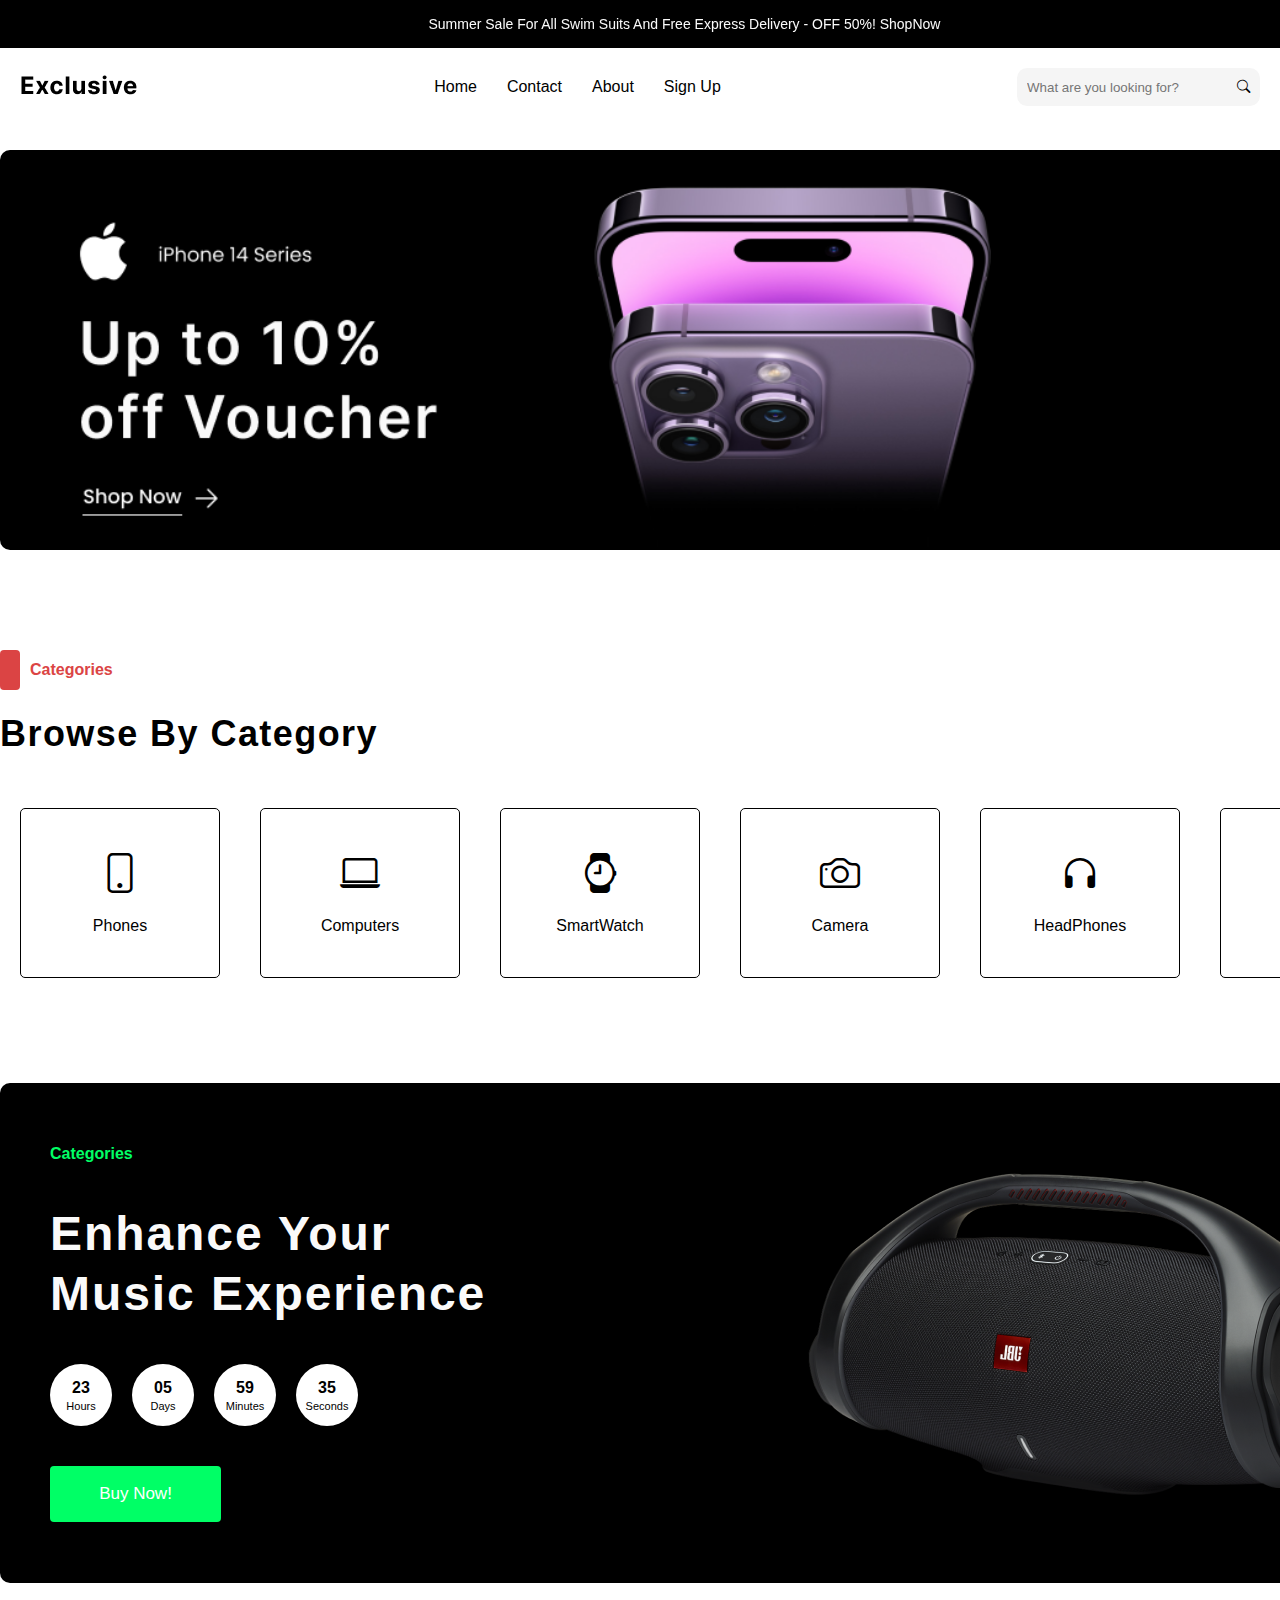
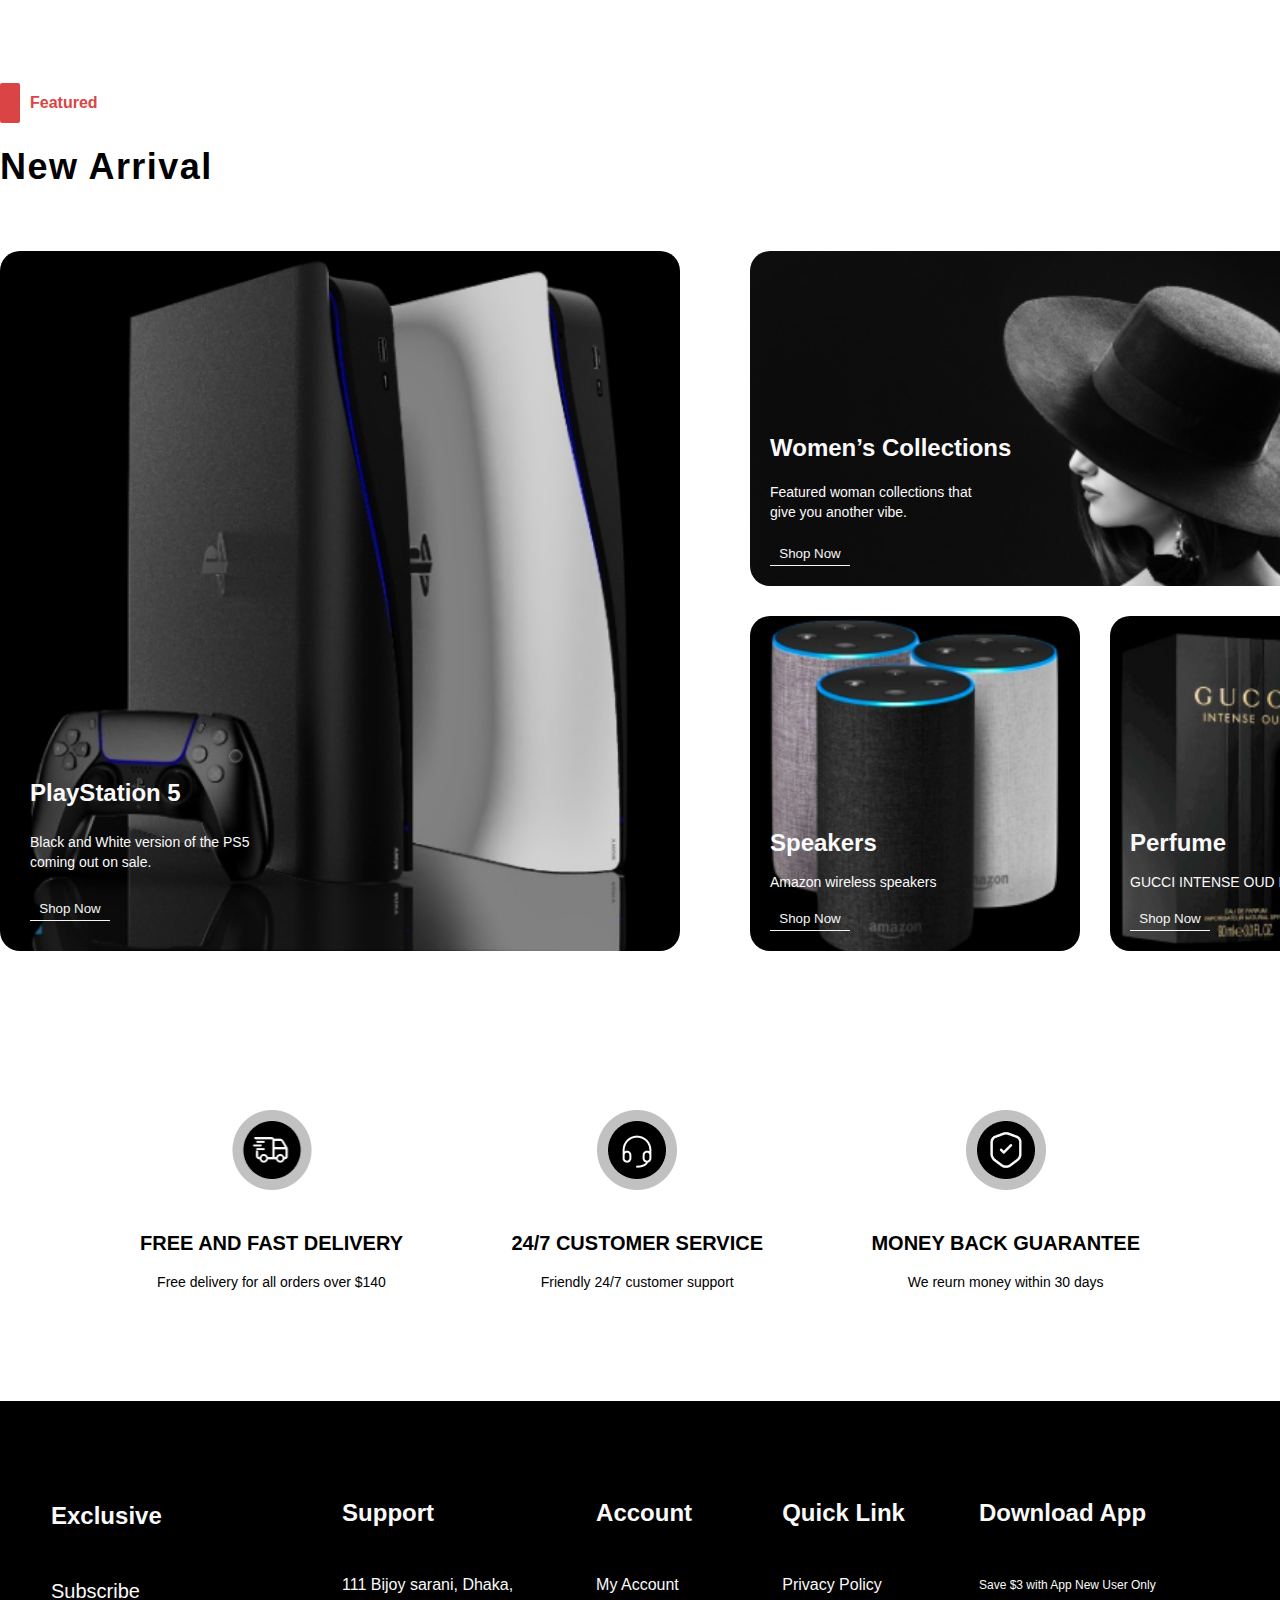
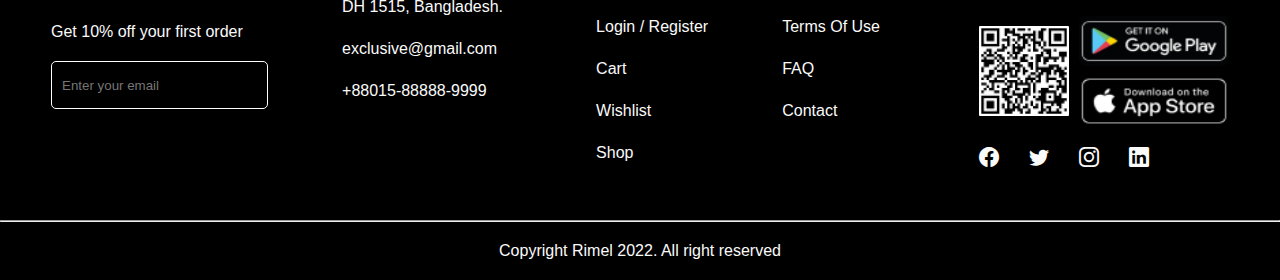
==== commit 3467cc4c: "imtixon" ====
--- a/components/dashboard.html
+++ b/components/dashboard.html
@@ -41,6 +41,56 @@
         <div class="main_image"></div>
     </main>
 
+    <section class="browse">
+        <p class="browse_text"><span></span>Categories</p>
+        <p class="browse_item">Browse By Category</p>
+        <div class="browse_card_content">
+            <div class="browse_card">
+                <i class="bi bi-phone"></i>
+                <p class="browse_card_list">Phones</p>
+            </div>
+            <div class="browse_card">
+                <i class="bi bi-laptop"></i>
+                <p class="browse_card_list">Computers</p>
+            </div>
+            <div class="browse_card">
+                <i class="bi bi-watch"></i>
+                <p class="browse_card_list">SmartWatch</p>
+            </div>
+            <div class="browse_card">
+                <i class="bi bi-camera"></i>
+                <p class="browse_card_list">Camera</p>
+            </div>
+            <div class="browse_card">
+                <i class="bi bi-headphones"></i>
+                <p class="browse_card_list">HeadPhones</p>
+            </div>
+            <div class="browse_card">
+                <i class="bi bi-controller"></i>
+                <p class="browse_card_list">Gaming</p>
+            </div>
+        </div>
+    </section>
+
+
+
+
+
+
+
+
+
+
+
+
+
+
+
+
+
+
+
+
     <section class="categories">
         <div class="categore_left_content">
             <span class="green">Categories</span>
@@ -157,7 +207,13 @@
             <div class="footer_child5">
                 <p class="footer_child5_text">Download App</p>
                 <p class="footer_child5_text">Save $3 with App New User Only</p>
-                <img class="footer_qr_code" src="../assets/images/Frame 719.png" alt="footer_images">
+                <div class="qr_code_content">
+                    <img class="qr_code" src="../assets/images/Qr Code.png" alt="img">
+                    <div class="play_store">
+                        <img class="play" src="../assets/images/GooglePlay.png" alt="img">
+                        <img class="store" src="../assets/images/AppStore.png" alt="img">
+                    </div>
+                </div>
                 <div class="footer_icons_content">
                     <i class="bi bi-facebook"></i>
                     <i class="bi bi-twitter"></i>
@@ -169,6 +225,7 @@
         <hr class="f_line">
         <p class="f_last_text">Copyright Rimel 2022. All right reserved</p>
     </footer>
+    <script src="../js/dashboard.js"></script>
 </body>
 
 </html>--- a/css/style.min.css
+++ b/css/style.min.css
@@ -1 +1 @@
-*{padding:0;margin:0;box-sizing:border-box;font-family:sans-serif}.wrapper{width:100%;background-color:#000}.wrapper .wrapper_content{width:1440px;height:48px;margin:0 auto;display:flex;align-items:center;justify-content:space-between;padding:0px 20px}.wrapper .wrapper_content .summer_item{font-size:14px;font-weight:400;line-height:21px;text-align:center;color:#fafafa}.wrapper .wrapper_content .option_item{width:80px;height:25px;font-size:14px;font-weight:400;line-height:21px;text-align:center;color:#fafafa}.header{max-width:1440px;height:auto;margin:0 auto;display:flex;align-items:center;justify-content:space-between;padding:0px 20px;margin-top:50px}.header .header_form{width:243px;height:38px;background:#f5f5f5;display:flex;align-items:center;justify-content:center;padding:5px 10px;border-radius:10px}.header .header_form .navbar_inp{flex:1;border:none;height:100%;outline:none;background:none}.header .header_form .navbar_btn{color:#000;border:rgba(0,0,0,0);background:rgba(0,0,0,0)}.header .ul_item_content{display:flex;align-items:center;justify-content:center;gap:30px;list-style:none}.header .ul_item_content .item_list{font-size:16px;font-weight:400;line-height:24px;text-align:center;cursor:pointer}.hero{width:1440px;height:auto;margin:0 auto;padding:10px 20px;margin-top:50px;display:flex;align-items:center;justify-content:space-between}.hero .hero_images{width:800px;height:100%;border-radius:20px}.hero .form{display:flex;flex-direction:column;gap:20px}.hero .form .large_text{font-size:36px;font-weight:500;line-height:30px;letter-spacing:.04em;text-align:left;color:#000}.hero .form .small_text{font-size:16px;font-weight:400;line-height:24px;text-align:left;color:red;margin-top:20px;margin-bottom:40px}.hero .form .sign_btn_content{display:flex;align-items:center;gap:20px;margin-top:30px}.hero .form .sign_btn_content .sign_in,.hero .form .sign_btn_content .sign_in2{width:143px;height:56px;background:#db4444;border:rgba(0,0,0,0);color:#fff;font-size:18px;border-radius:4px;cursor:pointer}.hero .form .sign_btn_content .sign_in2{width:200px}.hero .form .sign_btn_content .sign_in2:hover{border:1px solid #db4444;color:#db4444;transition:.5s;background:none}.hero .form .sign_btn_content .sign_in:hover{background:none;border:1px solid #db4444;color:#db4444;transition:.5s}.hero .form>input{width:370px;height:32px;border:rgba(0,0,0,0);outline:none;border-bottom:1px solid #000;color:gray;font-size:16px}.footer{width:100%;height:auto;background-color:#000}.footer .footer_content{max-width:1440px;height:auto;border:1px solid #000;padding:100px 50px 50px 50px;margin:0 auto;margin-top:100px;display:flex;justify-content:space-between}.footer .footer_content .footer_child1,.footer .footer_content .footer_child2,.footer .footer_content .footer_child3,.footer .footer_content .footer_child4,.footer .footer_content .footer_child5{display:flex;flex-direction:column;gap:20px}.footer .footer_content .footer_child1_text:first-child,.footer .footer_content .footer_child2_texts:first-child,.footer .footer_content .footer_child3_texts:first-child,.footer .footer_content .footer_child4_texts:first-child,.footer .footer_content .footer_child5_text:first-child{font-weight:700;font-size:24px;color:#fafafa;margin-bottom:30px}.footer .footer_content .footer_child1_text:nth-child(2){font-weight:500;font-size:20px;color:#fafafa}.footer .footer_content .footer_child1_text:nth-child(3){font-weight:400;font-size:16px;color:#fafafa}.footer .footer_content .footer_inp{width:217px;height:48px;border-radius:5px;outline:none;border:1px solid #fff;background:rgba(0,0,0,0);color:#fafafa;padding:0px 10px}.footer .footer_content .footer_child2_texts,.footer .footer_content .footer_child3_texts,.footer .footer_content .footer_child4_texts,.footer .footer_content .footer_child5_text{font-weight:400;font-size:16px;color:#fafafa;max-width:180px;line-height:22px}.footer .footer_content .footer_child5_text{font-size:12px;color:#fafafa}.footer .footer_content .footer_icons_content{display:flex;gap:30px;color:#fafafa;font-size:20px}.footer .footer_content .footer_icons_content>i{cursor:pointer}.footer .f_line{color:#fff}.footer .f_last_text{text-align:center;color:#fafafa;padding:20px 0px}*{padding:0;margin:0;box-sizing:border-box;font-family:sans-serif}.wrapper{width:100%;background-color:#000}.wrapper .wrapper_content{width:1440px;height:48px;margin:0 auto;display:flex;align-items:center;justify-content:space-between;padding:0px 20px}.wrapper .wrapper_content .summer_item{font-size:14px;font-weight:400;line-height:21px;text-align:center;color:#fafafa}.wrapper .wrapper_content .option_item{width:80px;height:25px;font-size:14px;font-weight:400;line-height:21px;text-align:center;color:#fafafa}.header{max-width:1440px;height:auto;margin:70px auto;display:flex;align-items:center;justify-content:space-between;padding:0px 20px;position:fixed;top:0;left:0;right:0;z-index:5;background-color:#fff;padding:20px 0px}.header .header_form{width:243px;height:38px;background:#f5f5f5;display:flex;align-items:center;justify-content:center;padding:5px 10px;border-radius:10px}.header .header_form .navbar_inp{flex:1;border:none;height:100%;outline:none;background:none}.header .header_form .navbar_btn{color:#000;border:rgba(0,0,0,0);background:rgba(0,0,0,0)}.header .ul_item_content{display:flex;align-items:center;justify-content:center;gap:30px;list-style:none}.header .ul_item_content .item_list{font-size:16px;font-weight:400;line-height:24px;text-align:center;transition:.5s;border-bottom:1px solid rgba(0,0,0,0)}.header .ul_item_content .item_list:hover{color:#1e90ff;transition:.5s;border-bottom:1px solid #1e90ff}.main{width:1440px;height:400px;margin:0 auto;margin-top:80px;overflow:hidden;cursor:pointer}.main:hover .main_image{transform:scale(0.9);transition:.5s}.main .main_image{width:100%;height:100%;border-radius:10px;background-image:url("../assets/images/Frame 560.png");background-size:cover;transition:.5s}.categories{width:1440px;height:500px;border-radius:10px;margin:0 auto;background-color:#000;margin-top:105px;padding:40px 50px;display:flex;align-items:center;justify-content:space-between;transition:.5s}.categories:hover{transform:scale(0.9);transition:.5s}.categories .categore_left_content{display:flex;flex-direction:column;gap:40px}.categories .categore_left_content .green{font-size:16px;font-weight:600;line-height:20px;text-align:left;color:#0f6}.categories .categore_left_content .cate_large_text{font-size:48px;font-weight:600;line-height:60px;letter-spacing:.04em;text-align:left;color:#fafafa;max-width:443px}.categories .categore_left_content .circle_content{display:flex;gap:20px}.categories .categore_left_content .circle_content .circle_child{width:62px;height:62px;border-radius:50%;background-color:#fff;display:flex;align-items:center;justify-content:center;flex-direction:column;gap:3px}.categories .categore_left_content .circle_content .circle_child .number,.categories .categore_left_content .circle_content .circle_child .time{font-size:16px;color:#000;font-weight:700;cursor:pointer}.categories .categore_left_content .circle_content .circle_child .time{font-size:11px;font-weight:300}.categories .categore_left_content .buy{width:171px;height:56px;background:#0f6;color:#fff;border-radius:4px;border:rgba(0,0,0,0);font-size:17px;cursor:pointer;transition:.5s}.categories .categore_left_content .buy:hover{background:none;border:1px solid #0f6;color:#0f6;transition:.5s}.categories .mp3{width:600px;height:420px}.featured{width:1440px;height:auto;display:flex;flex-direction:column;gap:60px;margin:0 auto;margin-top:100px;transition:.5s}.featured:hover{transform:scale(0.9);transition:.5s}.featured .feat_text{font-size:16px;font-weight:600;line-height:20px;text-align:left;color:#db4444;display:flex;gap:10px;align-items:center}.featured .new{display:flex;flex-direction:column;gap:20px}.featured .new .feat_text span{width:20px;height:40px;background-color:#db4444;border-radius:2px}.featured .new .new_text{font-size:36px;font-weight:600;line-height:48px;letter-spacing:.04em;text-align:left;color:#000}.featured .hero_grid{width:1440px;height:700px;display:flex;align-items:center;justify-content:space-between}.featured .hero_grid .gird_child{width:680px;height:700px;background-color:#000;background-image:url("../assets/images/grid1.png");background-size:cover;-o-object-fit:cover;object-fit:cover;border-radius:20px;display:flex;flex-direction:column;justify-content:end;gap:25px;padding:30px}.featured .hero_grid .gird_child .plays_text_one{color:#fafafa;font-size:24px;font-weight:600}.featured .hero_grid .gird_child .plays_text_two{color:#fafafa;font-size:14px;font-weight:400;width:220px;line-height:20px}.featured .hero_grid .gird_child .shop_btn{width:80px;height:24px;background-color:rgba(0,0,0,0);border:rgba(0,0,0,0);color:#f5f5f5;border-bottom:1px solid #f5f5f5;transition:.5s}.featured .hero_grid .gird_child .shop_btn:hover{border:1px solid #f5f5f5;transition:.5s;border-radius:5px}.featured .hero_grid .grid_right{display:flex;flex-direction:column;gap:30px}.featured .hero_grid .grid_right .gird_child2{width:690px;height:335px;background-color:#000;background-image:url("../assets/images/grid2.png");background-size:cover;border-radius:20px;padding:20px;display:flex;flex-direction:column;justify-content:end;gap:20px}.featured .hero_grid .grid_right .gird_child2 .plays_text_one{color:#fafafa;font-size:24px;font-weight:600}.featured .hero_grid .grid_right .gird_child2 .plays_text_two{color:#fafafa;font-size:14px;font-weight:400;width:220px;line-height:20px}.featured .hero_grid .grid_right .gird_child2 .shop_btn{width:80px;height:24px;background-color:rgba(0,0,0,0);border:rgba(0,0,0,0);color:#f5f5f5;border-bottom:1px solid #f5f5f5;transition:.5s}.featured .hero_grid .grid_right .gird_child2 .shop_btn:hover{border:1px solid #f5f5f5;transition:.5s;border-radius:5px}.featured .hero_grid .grid_right .right_child{display:flex;gap:30px}.featured .hero_grid .grid_right .right_child .gird_child3,.featured .hero_grid .grid_right .right_child .gird_child4{width:330px;height:335px;background-color:#000;background-image:url("../assets/images/grid3.png");background-size:cover;border-radius:20px;display:flex;flex-direction:column;justify-content:end;padding:20px;gap:15px}.featured .hero_grid .grid_right .right_child .gird_child3 .plays_text_one,.featured .hero_grid .grid_right .right_child .gird_child4 .plays_text_one{color:#fafafa;font-size:24px;font-weight:600}.featured .hero_grid .grid_right .right_child .gird_child3 .plays_text_two,.featured .hero_grid .grid_right .right_child .gird_child4 .plays_text_two{color:#fafafa;font-size:14px;font-weight:400;line-height:20px}.featured .hero_grid .grid_right .right_child .gird_child3 .shop_btn,.featured .hero_grid .grid_right .right_child .gird_child4 .shop_btn{width:80px;height:24px;background-color:rgba(0,0,0,0);border:rgba(0,0,0,0);color:#f5f5f5;border-bottom:1px solid #f5f5f5;transition:.5s}.featured .hero_grid .grid_right .right_child .gird_child3 .shop_btn:hover,.featured .hero_grid .grid_right .right_child .gird_child4 .shop_btn:hover{border:1px solid #f5f5f5;transition:.5s;border-radius:5px}.featured .hero_grid .grid_right .right_child .gird_child4{background-image:url("../assets/images/grid4.png")}.service{width:1000px;height:200px;display:flex;align-items:center;justify-content:space-between;margin:0 auto;margin-top:150px;transition:.5s}.service:hover{transform:scale(0.9);transition:.5s}.service .service_child{display:flex;flex-direction:column;align-items:center;justify-content:center;gap:15px}.service .service_child .service_img{width:80px;height:80px;margin-bottom:20px}.service .service_child .service_text1{font-size:20px;font-weight:600;line-height:28px;text-align:left;color:#000}.service .service_child .service_text2{font-size:14px;font-weight:400;line-height:21px;text-align:left;color:#000}.footer{width:100%;height:auto;background-color:#000}.footer .footer_content{max-width:1440px;height:auto;border:1px solid #000;padding:100px 50px 50px 50px;margin:0 auto;margin-top:100px;display:flex;justify-content:space-between}.footer .footer_content .footer_child1,.footer .footer_content .footer_child2,.footer .footer_content .footer_child3,.footer .footer_content .footer_child4,.footer .footer_content .footer_child5{display:flex;flex-direction:column;gap:20px}.footer .footer_content .footer_child1_text:first-child,.footer .footer_content .footer_child2_texts:first-child,.footer .footer_content .footer_child3_texts:first-child,.footer .footer_content .footer_child4_texts:first-child,.footer .footer_content .footer_child5_text:first-child{font-weight:700;font-size:24px;color:#fafafa;margin-bottom:30px}.footer .footer_content .footer_child1_text:nth-child(2){font-weight:500;font-size:20px;color:#fafafa}.footer .footer_content .footer_child1_text:nth-child(3){font-weight:400;font-size:16px;color:#fafafa}.footer .footer_content .footer_inp{width:217px;height:48px;border-radius:5px;outline:none;border:1px solid #fff;background:rgba(0,0,0,0);color:#fafafa;padding:0px 10px}.footer .footer_content .footer_child2_texts,.footer .footer_content .footer_child3_texts,.footer .footer_content .footer_child4_texts,.footer .footer_content .footer_child5_text{font-weight:400;font-size:16px;color:#fafafa;max-width:180px;line-height:22px}.footer .footer_content .footer_child5_text{font-size:12px;color:#fafafa}.footer .footer_content .footer_icons_content{display:flex;gap:30px;color:#fafafa;font-size:20px}.footer .footer_content .footer_icons_content>i{cursor:pointer}.footer .f_line{color:#fff}.footer .f_last_text{text-align:center;color:#fafafa;padding:20px 0px}a{text-decoration:none}/*# sourceMappingURL=style.min.css.map */+*{padding:0;margin:0;box-sizing:border-box;font-family:sans-serif}.wrapper{width:100%;background-color:#000}.wrapper .wrapper_content{width:1440px;height:48px;margin:0 auto;display:flex;align-items:center;justify-content:space-between;padding:0px 20px}.wrapper .wrapper_content .summer_item{font-size:14px;font-weight:400;line-height:21px;text-align:center;color:#fafafa}.wrapper .wrapper_content .option_item{width:80px;height:25px;font-size:14px;font-weight:400;line-height:21px;text-align:center;color:#fafafa}.header{max-width:1440px;height:auto;margin:0 auto;display:flex;align-items:center;justify-content:space-between;padding:0px 20px;margin-top:50px}.header .header_form{width:243px;height:38px;background:#f5f5f5;display:flex;align-items:center;justify-content:center;padding:5px 10px;border-radius:10px}.header .header_form .navbar_inp{flex:1;border:none;height:100%;outline:none;background:none}.header .header_form .navbar_btn{color:#000;border:rgba(0,0,0,0);background:rgba(0,0,0,0)}.header .ul_item_content{display:flex;align-items:center;justify-content:center;gap:30px;list-style:none}.header .ul_item_content .item_list{font-size:16px;font-weight:400;line-height:24px;text-align:center;cursor:pointer}.hero{width:1440px;height:auto;margin:0 auto;padding:10px 20px;margin-top:50px;display:flex;align-items:center;justify-content:space-between}.hero .hero_images{width:800px;height:100%;border-radius:20px}.hero .form{display:flex;flex-direction:column;gap:20px}.hero .form .large_text{font-size:36px;font-weight:500;line-height:30px;letter-spacing:.04em;text-align:left;color:#000}.hero .form .small_text{font-size:16px;font-weight:400;line-height:24px;text-align:left;color:red;margin-top:20px;margin-bottom:40px}.hero .form .sign_btn_content{display:flex;align-items:center;gap:20px;margin-top:30px}.hero .form .sign_btn_content .sign_in,.hero .form .sign_btn_content .sign_in2{width:143px;height:56px;background:#db4444;border:rgba(0,0,0,0);color:#fff;font-size:18px;border-radius:4px;cursor:pointer}.hero .form .sign_btn_content .sign_in2{width:200px}.hero .form .sign_btn_content .sign_in2:hover{border:1px solid #db4444;color:#db4444;transition:.5s;background:none}.hero .form .sign_btn_content .sign_in:hover{background:none;border:1px solid #db4444;color:#db4444;transition:.5s}.hero .form>input{width:370px;height:32px;border:rgba(0,0,0,0);outline:none;border-bottom:1px solid #000;color:gray;font-size:16px}.footer{width:100%;height:auto;background-color:#000}.footer .footer_content{max-width:1440px;height:auto;border:1px solid #000;padding:100px 50px 50px 50px;margin:0 auto;margin-top:100px;display:flex;justify-content:space-between}.footer .footer_content .footer_child1,.footer .footer_content .footer_child2,.footer .footer_content .footer_child3,.footer .footer_content .footer_child4,.footer .footer_content .footer_child5{display:flex;flex-direction:column;gap:20px}.footer .footer_content .footer_child1_text:first-child,.footer .footer_content .footer_child2_texts:first-child,.footer .footer_content .footer_child3_texts:first-child,.footer .footer_content .footer_child4_texts:first-child,.footer .footer_content .footer_child5_text:first-child{font-weight:700;font-size:24px;color:#fafafa;margin-bottom:30px}.footer .footer_content .footer_child1_text:nth-child(2){font-weight:500;font-size:20px;color:#fafafa}.footer .footer_content .footer_child1_text:nth-child(3){font-weight:400;font-size:16px;color:#fafafa}.footer .footer_content .footer_inp{width:217px;height:48px;border-radius:5px;outline:none;border:1px solid #fff;background:rgba(0,0,0,0);color:#fafafa;padding:0px 10px}.footer .footer_content .footer_child2_texts,.footer .footer_content .footer_child3_texts,.footer .footer_content .footer_child4_texts,.footer .footer_content .footer_child5_text{font-weight:400;font-size:16px;color:#fafafa;max-width:180px;line-height:22px}.footer .footer_content .footer_child5_text{font-size:12px;color:#fafafa}.footer .footer_content .footer_icons_content{display:flex;gap:30px;color:#fafafa;font-size:20px}.footer .footer_content .footer_icons_content>i{cursor:pointer}.footer .f_line{color:#fff}.footer .f_last_text{text-align:center;color:#fafafa;padding:20px 0px}*{padding:0;margin:0;box-sizing:border-box;font-family:sans-serif}.wrapper{width:100%;background-color:#000;position:fixed;top:0;left:0;right:0;z-index:5}.wrapper .wrapper_content{width:1440px;height:48px;margin:0 auto;display:flex;align-items:center;justify-content:space-between;padding:0px 20px}.wrapper .wrapper_content .summer_item{font-size:14px;font-weight:400;line-height:21px;text-align:center;color:#fafafa}.wrapper .wrapper_content .option_item{width:80px;height:25px;font-size:14px;font-weight:400;line-height:21px;text-align:center;color:#fafafa}.header{max-width:1440px;height:auto;margin:70px auto;display:flex;align-items:center;justify-content:space-between;padding:20px 20px;position:fixed;top:0;left:0;right:0;z-index:5;background-color:#fff;margin-top:48px}.header .header_form{width:243px;height:38px;background:#f5f5f5;display:flex;align-items:center;justify-content:center;padding:5px 10px;border-radius:10px}.header .header_form .navbar_inp{flex:1;border:none;height:100%;outline:none;background:none}.header .header_form .navbar_btn{color:#000;border:rgba(0,0,0,0);background:rgba(0,0,0,0)}.header .ul_item_content{display:flex;align-items:center;justify-content:center;gap:30px;list-style:none}.header .ul_item_content .item_list{font-size:16px;font-weight:400;line-height:24px;text-align:center;transition:.5s;border-bottom:1px solid rgba(0,0,0,0)}.header .ul_item_content .item_list:hover{color:#1e90ff;transition:.5s;border-bottom:1px solid #1e90ff}.main{width:1440px;height:400px;margin:0 auto;margin-top:150px;overflow:hidden;cursor:pointer}.main:hover .main_image{transform:scale(0.9);transition:.5s}.main .main_image{width:100%;height:100%;border-radius:10px;background-image:url("../assets/images/Frame 560.png");background-size:cover;transition:.5s}.browse{width:1440px;height:auto;margin:0 auto;transition:.5s;margin-top:100px;display:flex;flex-direction:column}.browse:hover{transform:scale(0.9);transition:.5s}.browse .browse_text{font-size:16px;font-weight:600;line-height:20px;text-align:left;color:#db4444;display:flex;align-items:center;gap:10px}.browse .browse_text span{width:20px;height:40px;background-color:#db4444;border-radius:4px}.browse .browse_item{font-size:36px;font-weight:600;line-height:48px;letter-spacing:.04em;text-align:left;color:#000;margin-top:20px}.browse .browse_card_content{width:1440px;height:auto;display:grid;grid-template-columns:repeat(6, 1fr);grid-gap:20px;padding:0px 0px 0px 20px;margin-top:50px}.browse .browse_card_content .browse_card{width:200px;height:170px;border-radius:5px;border:1px solid #000;display:flex;align-items:center;justify-content:center;flex-direction:column;gap:20px;transition:.5s}.browse .browse_card_content .browse_card:hover{background-color:#db4444;transition:.5s}.browse .browse_card_content .browse_card:hover i{color:#fff}.browse .browse_card_content .browse_card:hover .browse_card_list{color:#fff}.browse .browse_card_content .browse_card i{font-size:40px;color:#000}.browse .browse_card_content .browse_card .browse_card_list{color:#000;font-size:16px}.categories{width:1440px;height:500px;border-radius:10px;margin:0 auto;background-color:#000;margin-top:105px;padding:40px 50px;display:flex;align-items:center;justify-content:space-between;transition:.5s}.categories:hover{transform:scale(0.9);transition:.5s}.categories .categore_left_content{display:flex;flex-direction:column;gap:40px}.categories .categore_left_content .green{font-size:16px;font-weight:600;line-height:20px;text-align:left;color:#0f6}.categories .categore_left_content .cate_large_text{font-size:48px;font-weight:600;line-height:60px;letter-spacing:.04em;text-align:left;color:#fafafa;max-width:443px}.categories .categore_left_content .circle_content{display:flex;gap:20px}.categories .categore_left_content .circle_content .circle_child{width:62px;height:62px;border-radius:50%;background-color:#fff;display:flex;align-items:center;justify-content:center;flex-direction:column;gap:3px}.categories .categore_left_content .circle_content .circle_child .number,.categories .categore_left_content .circle_content .circle_child .time{font-size:16px;color:#000;font-weight:700;cursor:pointer}.categories .categore_left_content .circle_content .circle_child .time{font-size:11px;font-weight:300}.categories .categore_left_content .buy{width:171px;height:56px;background:#0f6;color:#fff;border-radius:4px;border:rgba(0,0,0,0);font-size:17px;cursor:pointer;transition:.5s}.categories .categore_left_content .buy:hover{background:none;border:1px solid #0f6;color:#0f6;transition:.5s}.categories .mp3{width:600px;height:420px}.featured{width:1440px;height:auto;display:flex;flex-direction:column;gap:60px;margin:0 auto;margin-top:100px;transition:.5s}.featured:hover{transform:scale(0.9);transition:.5s}.featured .feat_text{font-size:16px;font-weight:600;line-height:20px;text-align:left;color:#db4444;display:flex;gap:10px;align-items:center}.featured .new{display:flex;flex-direction:column;gap:20px}.featured .new .feat_text span{width:20px;height:40px;background-color:#db4444;border-radius:2px}.featured .new .new_text{font-size:36px;font-weight:600;line-height:48px;letter-spacing:.04em;text-align:left;color:#000}.featured .hero_grid{width:1440px;height:700px;display:flex;align-items:center;justify-content:space-between}.featured .hero_grid .gird_child{width:680px;height:700px;background-color:#000;background-image:url("../assets/images/grid1.png");background-size:cover;-o-object-fit:cover;object-fit:cover;border-radius:20px;display:flex;flex-direction:column;justify-content:end;gap:25px;padding:30px}.featured .hero_grid .gird_child .plays_text_one{color:#fafafa;font-size:24px;font-weight:600}.featured .hero_grid .gird_child .plays_text_two{color:#fafafa;font-size:14px;font-weight:400;width:220px;line-height:20px}.featured .hero_grid .gird_child .shop_btn{width:80px;height:24px;background-color:rgba(0,0,0,0);border:rgba(0,0,0,0);color:#f5f5f5;border-bottom:1px solid #f5f5f5;transition:.5s}.featured .hero_grid .gird_child .shop_btn:hover{border:1px solid #f5f5f5;transition:.5s;border-radius:5px}.featured .hero_grid .grid_right{display:flex;flex-direction:column;gap:30px}.featured .hero_grid .grid_right .gird_child2{width:690px;height:335px;background-color:#000;background-image:url("../assets/images/grid2.png");background-size:cover;border-radius:20px;padding:20px;display:flex;flex-direction:column;justify-content:end;gap:20px}.featured .hero_grid .grid_right .gird_child2 .plays_text_one{color:#fafafa;font-size:24px;font-weight:600}.featured .hero_grid .grid_right .gird_child2 .plays_text_two{color:#fafafa;font-size:14px;font-weight:400;width:220px;line-height:20px}.featured .hero_grid .grid_right .gird_child2 .shop_btn{width:80px;height:24px;background-color:rgba(0,0,0,0);border:rgba(0,0,0,0);color:#f5f5f5;border-bottom:1px solid #f5f5f5;transition:.5s}.featured .hero_grid .grid_right .gird_child2 .shop_btn:hover{border:1px solid #f5f5f5;transition:.5s;border-radius:5px}.featured .hero_grid .grid_right .right_child{display:flex;gap:30px}.featured .hero_grid .grid_right .right_child .gird_child3,.featured .hero_grid .grid_right .right_child .gird_child4{width:330px;height:335px;background-color:#000;background-image:url("../assets/images/grid3.png");background-size:cover;border-radius:20px;display:flex;flex-direction:column;justify-content:end;padding:20px;gap:15px}.featured .hero_grid .grid_right .right_child .gird_child3 .plays_text_one,.featured .hero_grid .grid_right .right_child .gird_child4 .plays_text_one{color:#fafafa;font-size:24px;font-weight:600}.featured .hero_grid .grid_right .right_child .gird_child3 .plays_text_two,.featured .hero_grid .grid_right .right_child .gird_child4 .plays_text_two{color:#fafafa;font-size:14px;font-weight:400;line-height:20px}.featured .hero_grid .grid_right .right_child .gird_child3 .shop_btn,.featured .hero_grid .grid_right .right_child .gird_child4 .shop_btn{width:80px;height:24px;background-color:rgba(0,0,0,0);border:rgba(0,0,0,0);color:#f5f5f5;border-bottom:1px solid #f5f5f5;transition:.5s}.featured .hero_grid .grid_right .right_child .gird_child3 .shop_btn:hover,.featured .hero_grid .grid_right .right_child .gird_child4 .shop_btn:hover{border:1px solid #f5f5f5;transition:.5s;border-radius:5px}.featured .hero_grid .grid_right .right_child .gird_child4{background-image:url("../assets/images/grid4.png")}.service{width:1000px;height:200px;display:flex;align-items:center;justify-content:space-between;margin:0 auto;margin-top:150px;transition:.5s}.service:hover{transform:scale(0.9);transition:.5s}.service .service_child{display:flex;flex-direction:column;align-items:center;justify-content:center;gap:15px}.service .service_child .service_img{width:80px;height:80px;margin-bottom:20px}.service .service_child .service_text1{font-size:20px;font-weight:600;line-height:28px;text-align:left;color:#000}.service .service_child .service_text2{font-size:14px;font-weight:400;line-height:21px;text-align:left;color:#000}.footer{width:100%;height:auto;background-color:#000}.footer .footer_content{max-width:1440px;height:auto;border:1px solid #000;padding:100px 50px 50px 50px;margin:0 auto;margin-top:100px;display:flex;justify-content:space-between}.footer .footer_content .footer_child1,.footer .footer_content .footer_child2,.footer .footer_content .footer_child3,.footer .footer_content .footer_child4,.footer .footer_content .footer_child5{display:flex;flex-direction:column;gap:20px}.footer .footer_content .footer_child1_text:first-child,.footer .footer_content .footer_child2_texts:first-child,.footer .footer_content .footer_child3_texts:first-child,.footer .footer_content .footer_child4_texts:first-child,.footer .footer_content .footer_child5_text:first-child{font-weight:700;font-size:24px;color:#fafafa;margin-bottom:30px}.footer .footer_content .footer_child1_text:nth-child(2){font-weight:500;font-size:20px;color:#fafafa}.footer .footer_content .footer_child1_text:nth-child(3){font-weight:400;font-size:16px;color:#fafafa}.footer .footer_content .footer_inp{width:217px;height:48px;border-radius:5px;outline:none;border:1px solid #fff;background:rgba(0,0,0,0);color:#fafafa;padding:0px 10px}.footer .footer_content .footer_child2_texts,.footer .footer_content .footer_child3_texts,.footer .footer_content .footer_child4_texts,.footer .footer_content .footer_child5_text{font-weight:400;font-size:16px;color:#fafafa;max-width:180px;line-height:22px}.footer .footer_content .footer_child5_text{font-size:12px;color:#fafafa}.footer .footer_content .footer_icons_content{display:flex;gap:30px;color:#fafafa;font-size:20px}.footer .footer_content .footer_icons_content>i{cursor:pointer}.footer .footer_content .footer_child5 .qr_code_content{display:flex;align-items:center;justify-content:center;gap:10px}.footer .footer_content .footer_child5 .qr_code_content .qr_code{width:90px;height:90px;border-radius:1px}.footer .footer_content .footer_child5 .qr_code_content .play_store{display:flex;flex-direction:column;gap:10px}.footer .footer_content .footer_child5 .qr_code_content .play_store .play,.footer .footer_content .footer_child5 .qr_code_content .play_store .store{width:150px;height:50px;border-radius:7px;background:none}.footer .f_line{color:#fff}.footer .f_last_text{text-align:center;color:#fafafa;padding:20px 0px}a{text-decoration:none}/*# sourceMappingURL=style.min.css.map */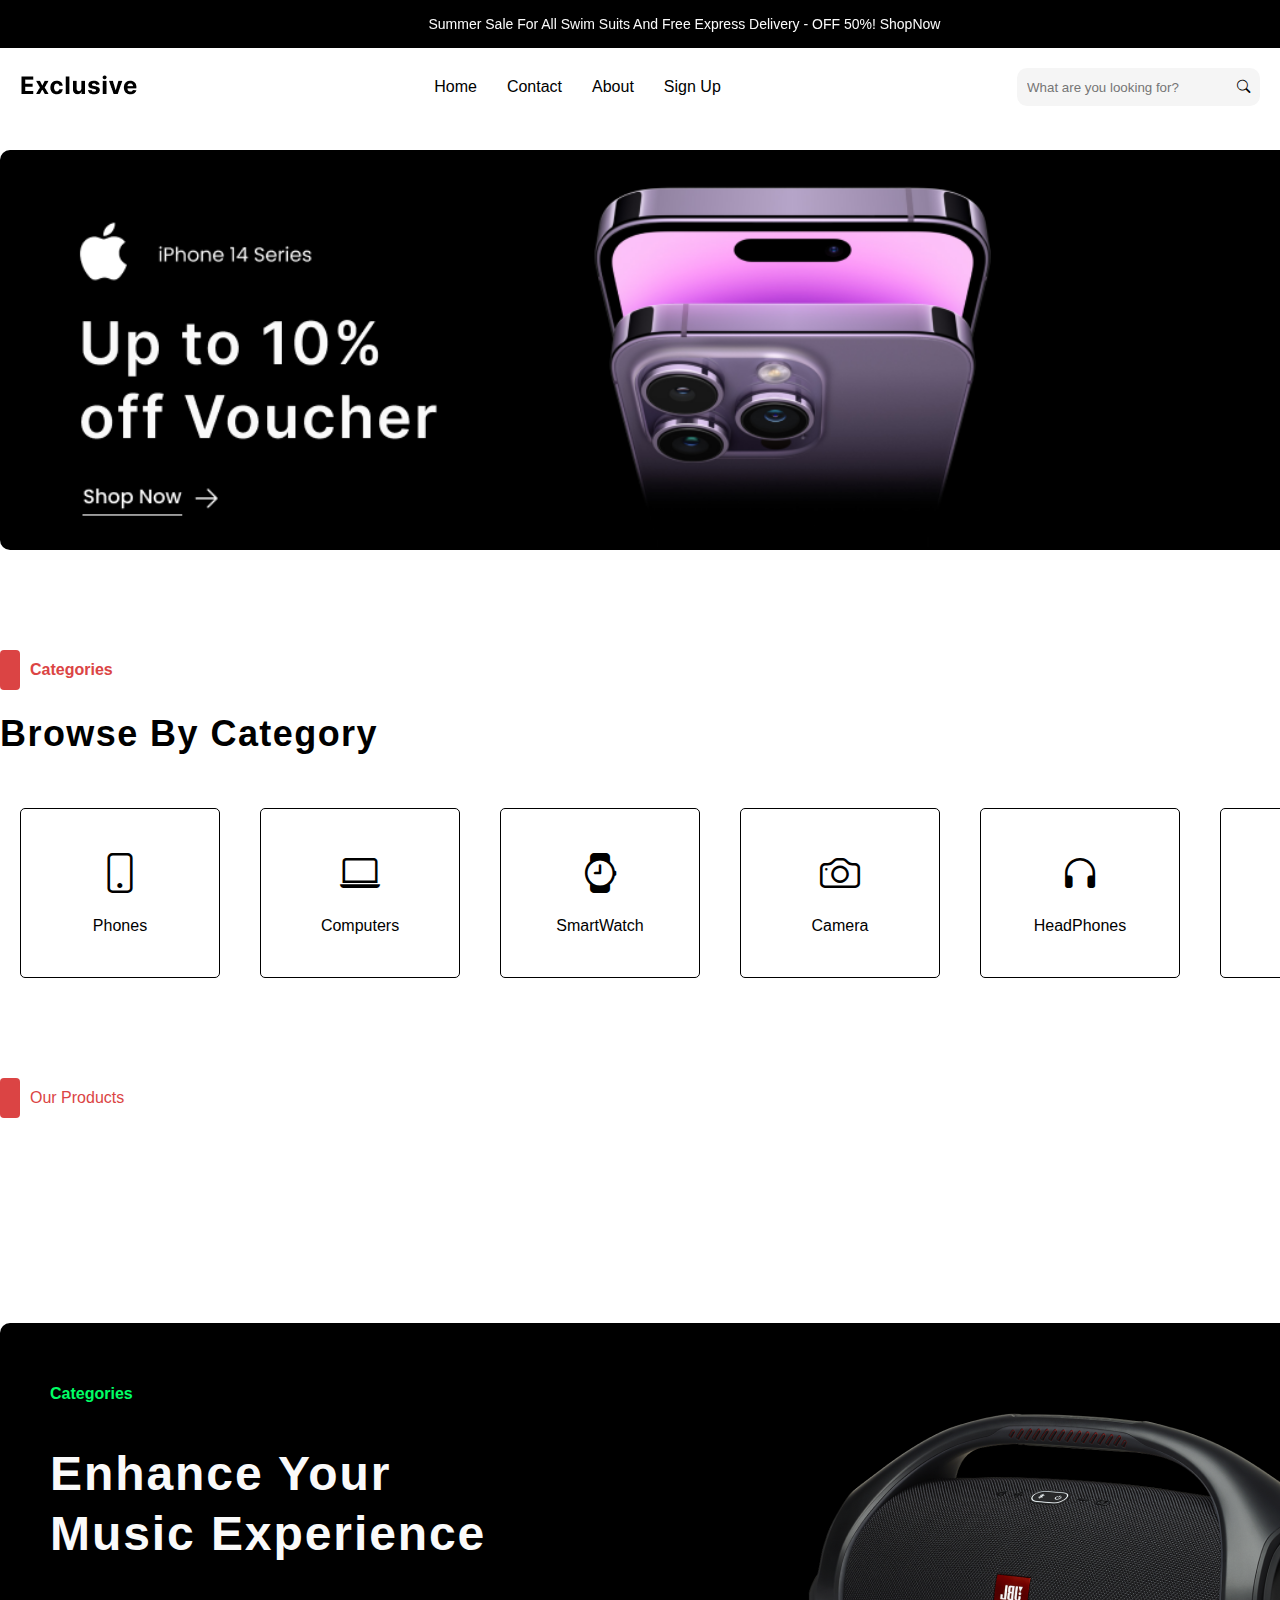
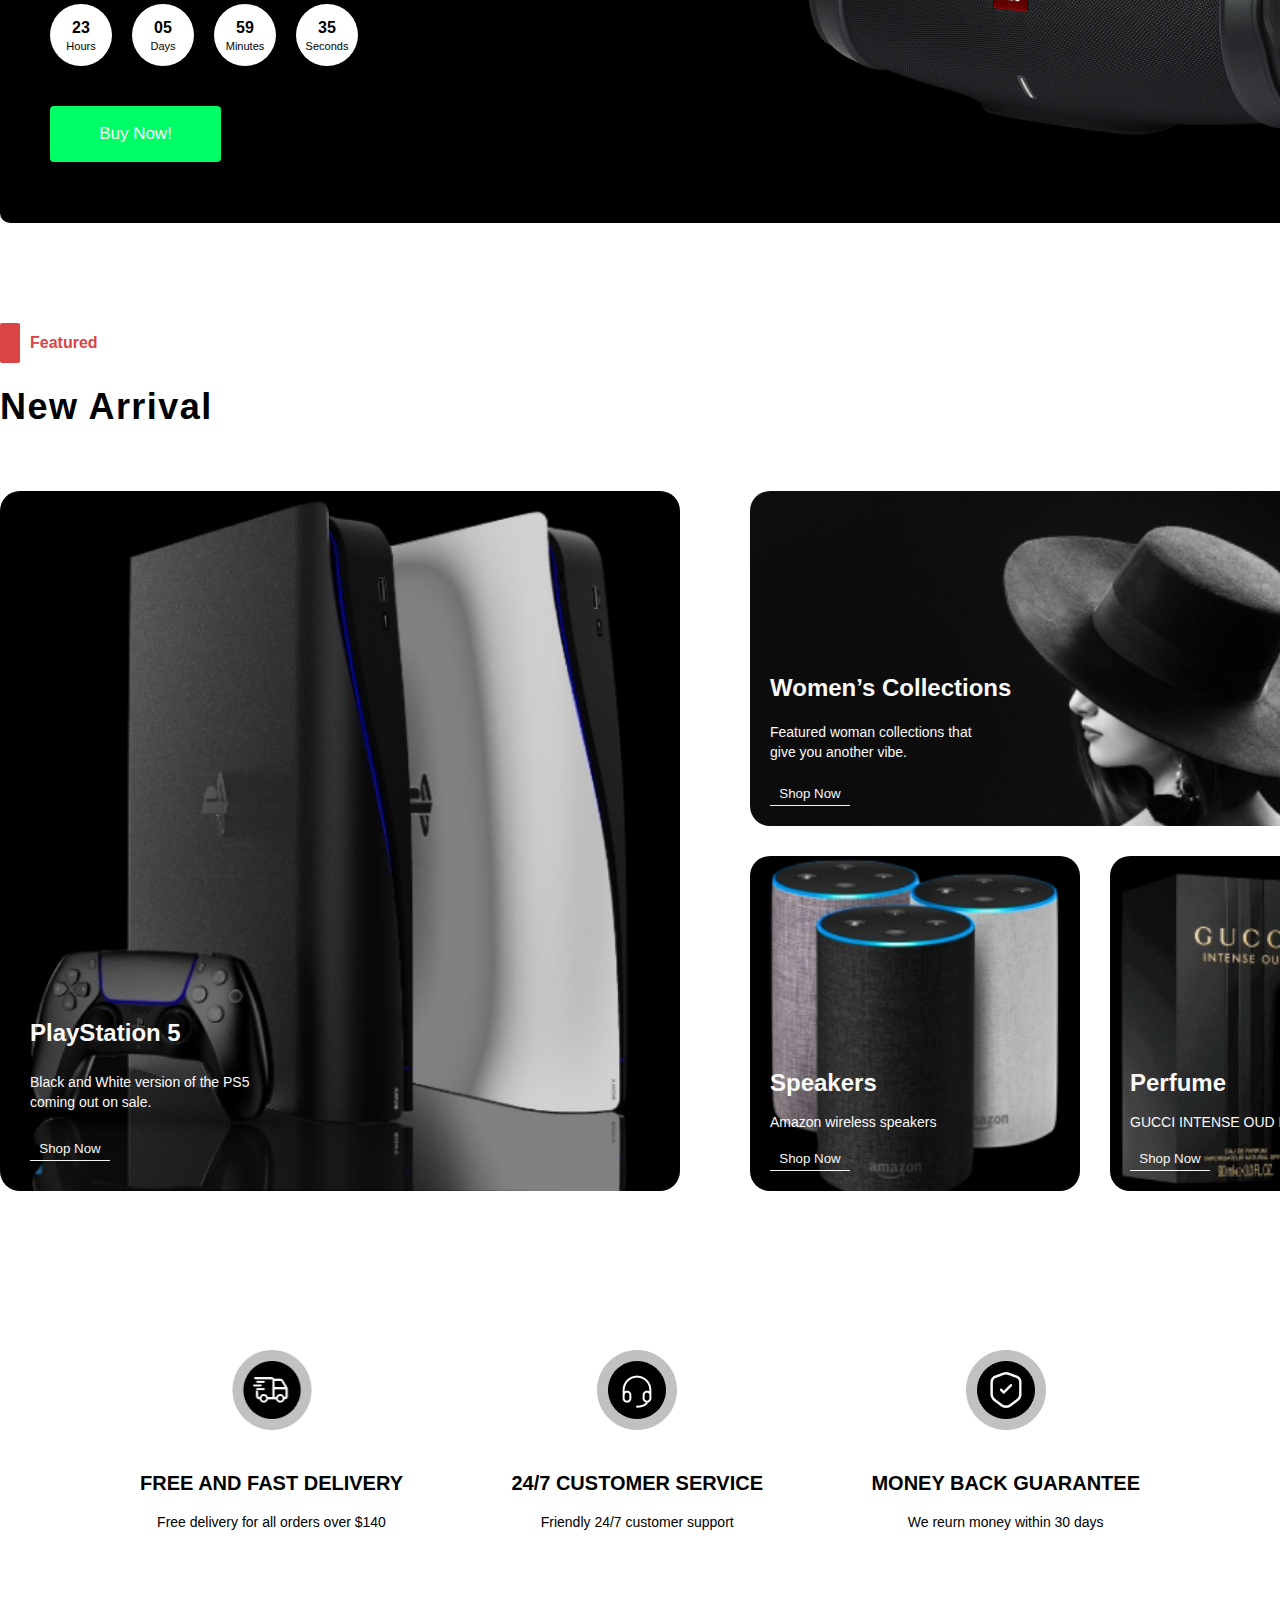
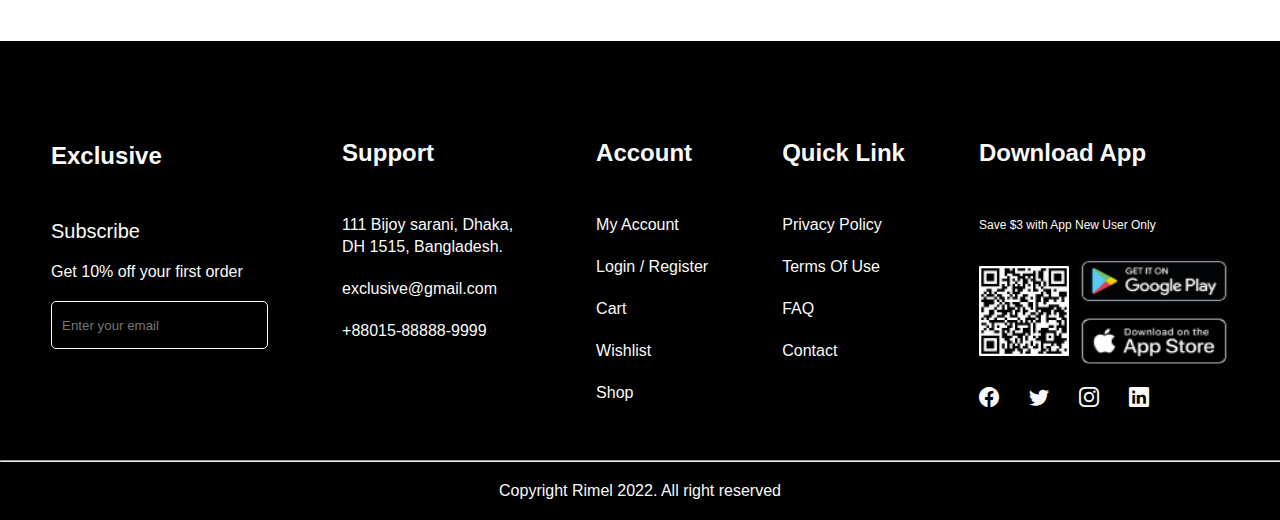
==== commit 10fa1ec4: "imtixon" ====
--- a/components/dashboard.html
+++ b/components/dashboard.html
@@ -72,24 +72,10 @@
         </div>
     </section>
 
-
-
-
-
-
-
-
-
-
-
-
-
-
-
-
-
-
-
+    <section class="productes">
+        <p class="product_red"><span></span>Our Products</p>
+        <div class="products"></div>
+    </section>
 
     <section class="categories">
         <div class="categore_left_content">
--- a/css/style.min.css
+++ b/css/style.min.css
@@ -1 +1 @@
-*{padding:0;margin:0;box-sizing:border-box;font-family:sans-serif}.wrapper{width:100%;background-color:#000}.wrapper .wrapper_content{width:1440px;height:48px;margin:0 auto;display:flex;align-items:center;justify-content:space-between;padding:0px 20px}.wrapper .wrapper_content .summer_item{font-size:14px;font-weight:400;line-height:21px;text-align:center;color:#fafafa}.wrapper .wrapper_content .option_item{width:80px;height:25px;font-size:14px;font-weight:400;line-height:21px;text-align:center;color:#fafafa}.header{max-width:1440px;height:auto;margin:0 auto;display:flex;align-items:center;justify-content:space-between;padding:0px 20px;margin-top:50px}.header .header_form{width:243px;height:38px;background:#f5f5f5;display:flex;align-items:center;justify-content:center;padding:5px 10px;border-radius:10px}.header .header_form .navbar_inp{flex:1;border:none;height:100%;outline:none;background:none}.header .header_form .navbar_btn{color:#000;border:rgba(0,0,0,0);background:rgba(0,0,0,0)}.header .ul_item_content{display:flex;align-items:center;justify-content:center;gap:30px;list-style:none}.header .ul_item_content .item_list{font-size:16px;font-weight:400;line-height:24px;text-align:center;cursor:pointer}.hero{width:1440px;height:auto;margin:0 auto;padding:10px 20px;margin-top:50px;display:flex;align-items:center;justify-content:space-between}.hero .hero_images{width:800px;height:100%;border-radius:20px}.hero .form{display:flex;flex-direction:column;gap:20px}.hero .form .large_text{font-size:36px;font-weight:500;line-height:30px;letter-spacing:.04em;text-align:left;color:#000}.hero .form .small_text{font-size:16px;font-weight:400;line-height:24px;text-align:left;color:red;margin-top:20px;margin-bottom:40px}.hero .form .sign_btn_content{display:flex;align-items:center;gap:20px;margin-top:30px}.hero .form .sign_btn_content .sign_in,.hero .form .sign_btn_content .sign_in2{width:143px;height:56px;background:#db4444;border:rgba(0,0,0,0);color:#fff;font-size:18px;border-radius:4px;cursor:pointer}.hero .form .sign_btn_content .sign_in2{width:200px}.hero .form .sign_btn_content .sign_in2:hover{border:1px solid #db4444;color:#db4444;transition:.5s;background:none}.hero .form .sign_btn_content .sign_in:hover{background:none;border:1px solid #db4444;color:#db4444;transition:.5s}.hero .form>input{width:370px;height:32px;border:rgba(0,0,0,0);outline:none;border-bottom:1px solid #000;color:gray;font-size:16px}.footer{width:100%;height:auto;background-color:#000}.footer .footer_content{max-width:1440px;height:auto;border:1px solid #000;padding:100px 50px 50px 50px;margin:0 auto;margin-top:100px;display:flex;justify-content:space-between}.footer .footer_content .footer_child1,.footer .footer_content .footer_child2,.footer .footer_content .footer_child3,.footer .footer_content .footer_child4,.footer .footer_content .footer_child5{display:flex;flex-direction:column;gap:20px}.footer .footer_content .footer_child1_text:first-child,.footer .footer_content .footer_child2_texts:first-child,.footer .footer_content .footer_child3_texts:first-child,.footer .footer_content .footer_child4_texts:first-child,.footer .footer_content .footer_child5_text:first-child{font-weight:700;font-size:24px;color:#fafafa;margin-bottom:30px}.footer .footer_content .footer_child1_text:nth-child(2){font-weight:500;font-size:20px;color:#fafafa}.footer .footer_content .footer_child1_text:nth-child(3){font-weight:400;font-size:16px;color:#fafafa}.footer .footer_content .footer_inp{width:217px;height:48px;border-radius:5px;outline:none;border:1px solid #fff;background:rgba(0,0,0,0);color:#fafafa;padding:0px 10px}.footer .footer_content .footer_child2_texts,.footer .footer_content .footer_child3_texts,.footer .footer_content .footer_child4_texts,.footer .footer_content .footer_child5_text{font-weight:400;font-size:16px;color:#fafafa;max-width:180px;line-height:22px}.footer .footer_content .footer_child5_text{font-size:12px;color:#fafafa}.footer .footer_content .footer_icons_content{display:flex;gap:30px;color:#fafafa;font-size:20px}.footer .footer_content .footer_icons_content>i{cursor:pointer}.footer .f_line{color:#fff}.footer .f_last_text{text-align:center;color:#fafafa;padding:20px 0px}*{padding:0;margin:0;box-sizing:border-box;font-family:sans-serif}.wrapper{width:100%;background-color:#000;position:fixed;top:0;left:0;right:0;z-index:5}.wrapper .wrapper_content{width:1440px;height:48px;margin:0 auto;display:flex;align-items:center;justify-content:space-between;padding:0px 20px}.wrapper .wrapper_content .summer_item{font-size:14px;font-weight:400;line-height:21px;text-align:center;color:#fafafa}.wrapper .wrapper_content .option_item{width:80px;height:25px;font-size:14px;font-weight:400;line-height:21px;text-align:center;color:#fafafa}.header{max-width:1440px;height:auto;margin:70px auto;display:flex;align-items:center;justify-content:space-between;padding:20px 20px;position:fixed;top:0;left:0;right:0;z-index:5;background-color:#fff;margin-top:48px}.header .header_form{width:243px;height:38px;background:#f5f5f5;display:flex;align-items:center;justify-content:center;padding:5px 10px;border-radius:10px}.header .header_form .navbar_inp{flex:1;border:none;height:100%;outline:none;background:none}.header .header_form .navbar_btn{color:#000;border:rgba(0,0,0,0);background:rgba(0,0,0,0)}.header .ul_item_content{display:flex;align-items:center;justify-content:center;gap:30px;list-style:none}.header .ul_item_content .item_list{font-size:16px;font-weight:400;line-height:24px;text-align:center;transition:.5s;border-bottom:1px solid rgba(0,0,0,0)}.header .ul_item_content .item_list:hover{color:#1e90ff;transition:.5s;border-bottom:1px solid #1e90ff}.main{width:1440px;height:400px;margin:0 auto;margin-top:150px;overflow:hidden;cursor:pointer}.main:hover .main_image{transform:scale(0.9);transition:.5s}.main .main_image{width:100%;height:100%;border-radius:10px;background-image:url("../assets/images/Frame 560.png");background-size:cover;transition:.5s}.browse{width:1440px;height:auto;margin:0 auto;transition:.5s;margin-top:100px;display:flex;flex-direction:column}.browse:hover{transform:scale(0.9);transition:.5s}.browse .browse_text{font-size:16px;font-weight:600;line-height:20px;text-align:left;color:#db4444;display:flex;align-items:center;gap:10px}.browse .browse_text span{width:20px;height:40px;background-color:#db4444;border-radius:4px}.browse .browse_item{font-size:36px;font-weight:600;line-height:48px;letter-spacing:.04em;text-align:left;color:#000;margin-top:20px}.browse .browse_card_content{width:1440px;height:auto;display:grid;grid-template-columns:repeat(6, 1fr);grid-gap:20px;padding:0px 0px 0px 20px;margin-top:50px}.browse .browse_card_content .browse_card{width:200px;height:170px;border-radius:5px;border:1px solid #000;display:flex;align-items:center;justify-content:center;flex-direction:column;gap:20px;transition:.5s}.browse .browse_card_content .browse_card:hover{background-color:#db4444;transition:.5s}.browse .browse_card_content .browse_card:hover i{color:#fff}.browse .browse_card_content .browse_card:hover .browse_card_list{color:#fff}.browse .browse_card_content .browse_card i{font-size:40px;color:#000}.browse .browse_card_content .browse_card .browse_card_list{color:#000;font-size:16px}.categories{width:1440px;height:500px;border-radius:10px;margin:0 auto;background-color:#000;margin-top:105px;padding:40px 50px;display:flex;align-items:center;justify-content:space-between;transition:.5s}.categories:hover{transform:scale(0.9);transition:.5s}.categories .categore_left_content{display:flex;flex-direction:column;gap:40px}.categories .categore_left_content .green{font-size:16px;font-weight:600;line-height:20px;text-align:left;color:#0f6}.categories .categore_left_content .cate_large_text{font-size:48px;font-weight:600;line-height:60px;letter-spacing:.04em;text-align:left;color:#fafafa;max-width:443px}.categories .categore_left_content .circle_content{display:flex;gap:20px}.categories .categore_left_content .circle_content .circle_child{width:62px;height:62px;border-radius:50%;background-color:#fff;display:flex;align-items:center;justify-content:center;flex-direction:column;gap:3px}.categories .categore_left_content .circle_content .circle_child .number,.categories .categore_left_content .circle_content .circle_child .time{font-size:16px;color:#000;font-weight:700;cursor:pointer}.categories .categore_left_content .circle_content .circle_child .time{font-size:11px;font-weight:300}.categories .categore_left_content .buy{width:171px;height:56px;background:#0f6;color:#fff;border-radius:4px;border:rgba(0,0,0,0);font-size:17px;cursor:pointer;transition:.5s}.categories .categore_left_content .buy:hover{background:none;border:1px solid #0f6;color:#0f6;transition:.5s}.categories .mp3{width:600px;height:420px}.featured{width:1440px;height:auto;display:flex;flex-direction:column;gap:60px;margin:0 auto;margin-top:100px;transition:.5s}.featured:hover{transform:scale(0.9);transition:.5s}.featured .feat_text{font-size:16px;font-weight:600;line-height:20px;text-align:left;color:#db4444;display:flex;gap:10px;align-items:center}.featured .new{display:flex;flex-direction:column;gap:20px}.featured .new .feat_text span{width:20px;height:40px;background-color:#db4444;border-radius:2px}.featured .new .new_text{font-size:36px;font-weight:600;line-height:48px;letter-spacing:.04em;text-align:left;color:#000}.featured .hero_grid{width:1440px;height:700px;display:flex;align-items:center;justify-content:space-between}.featured .hero_grid .gird_child{width:680px;height:700px;background-color:#000;background-image:url("../assets/images/grid1.png");background-size:cover;-o-object-fit:cover;object-fit:cover;border-radius:20px;display:flex;flex-direction:column;justify-content:end;gap:25px;padding:30px}.featured .hero_grid .gird_child .plays_text_one{color:#fafafa;font-size:24px;font-weight:600}.featured .hero_grid .gird_child .plays_text_two{color:#fafafa;font-size:14px;font-weight:400;width:220px;line-height:20px}.featured .hero_grid .gird_child .shop_btn{width:80px;height:24px;background-color:rgba(0,0,0,0);border:rgba(0,0,0,0);color:#f5f5f5;border-bottom:1px solid #f5f5f5;transition:.5s}.featured .hero_grid .gird_child .shop_btn:hover{border:1px solid #f5f5f5;transition:.5s;border-radius:5px}.featured .hero_grid .grid_right{display:flex;flex-direction:column;gap:30px}.featured .hero_grid .grid_right .gird_child2{width:690px;height:335px;background-color:#000;background-image:url("../assets/images/grid2.png");background-size:cover;border-radius:20px;padding:20px;display:flex;flex-direction:column;justify-content:end;gap:20px}.featured .hero_grid .grid_right .gird_child2 .plays_text_one{color:#fafafa;font-size:24px;font-weight:600}.featured .hero_grid .grid_right .gird_child2 .plays_text_two{color:#fafafa;font-size:14px;font-weight:400;width:220px;line-height:20px}.featured .hero_grid .grid_right .gird_child2 .shop_btn{width:80px;height:24px;background-color:rgba(0,0,0,0);border:rgba(0,0,0,0);color:#f5f5f5;border-bottom:1px solid #f5f5f5;transition:.5s}.featured .hero_grid .grid_right .gird_child2 .shop_btn:hover{border:1px solid #f5f5f5;transition:.5s;border-radius:5px}.featured .hero_grid .grid_right .right_child{display:flex;gap:30px}.featured .hero_grid .grid_right .right_child .gird_child3,.featured .hero_grid .grid_right .right_child .gird_child4{width:330px;height:335px;background-color:#000;background-image:url("../assets/images/grid3.png");background-size:cover;border-radius:20px;display:flex;flex-direction:column;justify-content:end;padding:20px;gap:15px}.featured .hero_grid .grid_right .right_child .gird_child3 .plays_text_one,.featured .hero_grid .grid_right .right_child .gird_child4 .plays_text_one{color:#fafafa;font-size:24px;font-weight:600}.featured .hero_grid .grid_right .right_child .gird_child3 .plays_text_two,.featured .hero_grid .grid_right .right_child .gird_child4 .plays_text_two{color:#fafafa;font-size:14px;font-weight:400;line-height:20px}.featured .hero_grid .grid_right .right_child .gird_child3 .shop_btn,.featured .hero_grid .grid_right .right_child .gird_child4 .shop_btn{width:80px;height:24px;background-color:rgba(0,0,0,0);border:rgba(0,0,0,0);color:#f5f5f5;border-bottom:1px solid #f5f5f5;transition:.5s}.featured .hero_grid .grid_right .right_child .gird_child3 .shop_btn:hover,.featured .hero_grid .grid_right .right_child .gird_child4 .shop_btn:hover{border:1px solid #f5f5f5;transition:.5s;border-radius:5px}.featured .hero_grid .grid_right .right_child .gird_child4{background-image:url("../assets/images/grid4.png")}.service{width:1000px;height:200px;display:flex;align-items:center;justify-content:space-between;margin:0 auto;margin-top:150px;transition:.5s}.service:hover{transform:scale(0.9);transition:.5s}.service .service_child{display:flex;flex-direction:column;align-items:center;justify-content:center;gap:15px}.service .service_child .service_img{width:80px;height:80px;margin-bottom:20px}.service .service_child .service_text1{font-size:20px;font-weight:600;line-height:28px;text-align:left;color:#000}.service .service_child .service_text2{font-size:14px;font-weight:400;line-height:21px;text-align:left;color:#000}.footer{width:100%;height:auto;background-color:#000}.footer .footer_content{max-width:1440px;height:auto;border:1px solid #000;padding:100px 50px 50px 50px;margin:0 auto;margin-top:100px;display:flex;justify-content:space-between}.footer .footer_content .footer_child1,.footer .footer_content .footer_child2,.footer .footer_content .footer_child3,.footer .footer_content .footer_child4,.footer .footer_content .footer_child5{display:flex;flex-direction:column;gap:20px}.footer .footer_content .footer_child1_text:first-child,.footer .footer_content .footer_child2_texts:first-child,.footer .footer_content .footer_child3_texts:first-child,.footer .footer_content .footer_child4_texts:first-child,.footer .footer_content .footer_child5_text:first-child{font-weight:700;font-size:24px;color:#fafafa;margin-bottom:30px}.footer .footer_content .footer_child1_text:nth-child(2){font-weight:500;font-size:20px;color:#fafafa}.footer .footer_content .footer_child1_text:nth-child(3){font-weight:400;font-size:16px;color:#fafafa}.footer .footer_content .footer_inp{width:217px;height:48px;border-radius:5px;outline:none;border:1px solid #fff;background:rgba(0,0,0,0);color:#fafafa;padding:0px 10px}.footer .footer_content .footer_child2_texts,.footer .footer_content .footer_child3_texts,.footer .footer_content .footer_child4_texts,.footer .footer_content .footer_child5_text{font-weight:400;font-size:16px;color:#fafafa;max-width:180px;line-height:22px}.footer .footer_content .footer_child5_text{font-size:12px;color:#fafafa}.footer .footer_content .footer_icons_content{display:flex;gap:30px;color:#fafafa;font-size:20px}.footer .footer_content .footer_icons_content>i{cursor:pointer}.footer .footer_content .footer_child5 .qr_code_content{display:flex;align-items:center;justify-content:center;gap:10px}.footer .footer_content .footer_child5 .qr_code_content .qr_code{width:90px;height:90px;border-radius:1px}.footer .footer_content .footer_child5 .qr_code_content .play_store{display:flex;flex-direction:column;gap:10px}.footer .footer_content .footer_child5 .qr_code_content .play_store .play,.footer .footer_content .footer_child5 .qr_code_content .play_store .store{width:150px;height:50px;border-radius:7px;background:none}.footer .f_line{color:#fff}.footer .f_last_text{text-align:center;color:#fafafa;padding:20px 0px}a{text-decoration:none}/*# sourceMappingURL=style.min.css.map */+*{padding:0;margin:0;box-sizing:border-box;font-family:sans-serif}.wrapper{width:100%;background-color:#000}.wrapper .wrapper_content{width:1440px;height:48px;margin:0 auto;display:flex;align-items:center;justify-content:space-between;padding:0px 20px}.wrapper .wrapper_content .summer_item{font-size:14px;font-weight:400;line-height:21px;text-align:center;color:#fafafa}.wrapper .wrapper_content .option_item{width:80px;height:25px;font-size:14px;font-weight:400;line-height:21px;text-align:center;color:#fafafa}.header{max-width:1440px;height:auto;margin:0 auto;display:flex;align-items:center;justify-content:space-between;padding:0px 20px;margin-top:50px}.header .header_form{width:243px;height:38px;background:#f5f5f5;display:flex;align-items:center;justify-content:center;padding:5px 10px;border-radius:10px}.header .header_form .navbar_inp{flex:1;border:none;height:100%;outline:none;background:none}.header .header_form .navbar_btn{color:#000;border:rgba(0,0,0,0);background:rgba(0,0,0,0)}.header .ul_item_content{display:flex;align-items:center;justify-content:center;gap:30px;list-style:none}.header .ul_item_content .item_list{font-size:16px;font-weight:400;line-height:24px;text-align:center;cursor:pointer}.hero{width:1440px;height:auto;margin:0 auto;padding:10px 20px;margin-top:50px;display:flex;align-items:center;justify-content:space-between}.hero .hero_images{width:800px;height:100%;border-radius:20px}.hero .form{display:flex;flex-direction:column;gap:20px}.hero .form .large_text{font-size:36px;font-weight:500;line-height:30px;letter-spacing:.04em;text-align:left;color:#000}.hero .form .small_text{font-size:16px;font-weight:400;line-height:24px;text-align:left;color:red;margin-top:20px;margin-bottom:40px}.hero .form .sign_btn_content{display:flex;align-items:center;gap:20px;margin-top:30px}.hero .form .sign_btn_content .sign_in,.hero .form .sign_btn_content .sign_in2{width:143px;height:56px;background:#db4444;border:rgba(0,0,0,0);color:#fff;font-size:18px;border-radius:4px;cursor:pointer}.hero .form .sign_btn_content .sign_in2{width:200px}.hero .form .sign_btn_content .sign_in2:hover{border:1px solid #db4444;color:#db4444;transition:.5s;background:none}.hero .form .sign_btn_content .sign_in:hover{background:none;border:1px solid #db4444;color:#db4444;transition:.5s}.hero .form>input{width:370px;height:32px;border:rgba(0,0,0,0);outline:none;border-bottom:1px solid #000;color:gray;font-size:16px}.footer{width:100%;height:auto;background-color:#000}.footer .footer_content{max-width:1440px;height:auto;border:1px solid #000;padding:100px 50px 50px 50px;margin:0 auto;margin-top:100px;display:flex;justify-content:space-between}.footer .footer_content .footer_child1,.footer .footer_content .footer_child2,.footer .footer_content .footer_child3,.footer .footer_content .footer_child4,.footer .footer_content .footer_child5{display:flex;flex-direction:column;gap:20px}.footer .footer_content .footer_child1_text:first-child,.footer .footer_content .footer_child2_texts:first-child,.footer .footer_content .footer_child3_texts:first-child,.footer .footer_content .footer_child4_texts:first-child,.footer .footer_content .footer_child5_text:first-child{font-weight:700;font-size:24px;color:#fafafa;margin-bottom:30px}.footer .footer_content .footer_child1_text:nth-child(2){font-weight:500;font-size:20px;color:#fafafa}.footer .footer_content .footer_child1_text:nth-child(3){font-weight:400;font-size:16px;color:#fafafa}.footer .footer_content .footer_inp{width:217px;height:48px;border-radius:5px;outline:none;border:1px solid #fff;background:rgba(0,0,0,0);color:#fafafa;padding:0px 10px}.footer .footer_content .footer_child2_texts,.footer .footer_content .footer_child3_texts,.footer .footer_content .footer_child4_texts,.footer .footer_content .footer_child5_text{font-weight:400;font-size:16px;color:#fafafa;max-width:180px;line-height:22px}.footer .footer_content .footer_child5_text{font-size:12px;color:#fafafa}.footer .footer_content .footer_icons_content{display:flex;gap:30px;color:#fafafa;font-size:20px}.footer .footer_content .footer_icons_content>i{cursor:pointer}.footer .f_line{color:#fff}.footer .f_last_text{text-align:center;color:#fafafa;padding:20px 0px}*{padding:0;margin:0;box-sizing:border-box;font-family:sans-serif}.wrapper{width:100%;background-color:#000;position:fixed;top:0;left:0;right:0;z-index:5}.wrapper .wrapper_content{width:1440px;height:48px;margin:0 auto;display:flex;align-items:center;justify-content:space-between;padding:0px 20px}.wrapper .wrapper_content .summer_item{font-size:14px;font-weight:400;line-height:21px;text-align:center;color:#fafafa}.wrapper .wrapper_content .option_item{width:80px;height:25px;font-size:14px;font-weight:400;line-height:21px;text-align:center;color:#fafafa}.header{max-width:1440px;height:auto;margin:70px auto;display:flex;align-items:center;justify-content:space-between;padding:20px 20px;position:fixed;top:0;left:0;right:0;z-index:5;background-color:#fff;margin-top:48px}.header .header_form{width:243px;height:38px;background:#f5f5f5;display:flex;align-items:center;justify-content:center;padding:5px 10px;border-radius:10px}.header .header_form .navbar_inp{flex:1;border:none;height:100%;outline:none;background:none}.header .header_form .navbar_btn{color:#000;border:rgba(0,0,0,0);background:rgba(0,0,0,0)}.header .ul_item_content{display:flex;align-items:center;justify-content:center;gap:30px;list-style:none}.header .ul_item_content .item_list{font-size:16px;font-weight:400;line-height:24px;text-align:center;transition:.5s;border-bottom:1px solid rgba(0,0,0,0)}.header .ul_item_content .item_list:hover{color:#1e90ff;transition:.5s;border-bottom:1px solid #1e90ff}.main{width:1440px;height:400px;margin:0 auto;margin-top:150px;overflow:hidden;cursor:pointer}.main:hover .main_image{transform:scale(0.9);transition:.5s}.main .main_image{width:100%;height:100%;border-radius:10px;background-image:url("../assets/images/Frame 560.png");background-size:cover;transition:.5s}.browse{width:1440px;height:auto;margin:0 auto;transition:.5s;margin-top:100px;display:flex;flex-direction:column}.browse:hover{transform:scale(0.9);transition:.5s}.browse .browse_text{font-size:16px;font-weight:600;line-height:20px;text-align:left;color:#db4444;display:flex;align-items:center;gap:10px}.browse .browse_text span{width:20px;height:40px;background-color:#db4444;border-radius:4px}.browse .browse_item{font-size:36px;font-weight:600;line-height:48px;letter-spacing:.04em;text-align:left;color:#000;margin-top:20px}.browse .browse_card_content{width:1440px;height:auto;display:grid;grid-template-columns:repeat(6, 1fr);grid-gap:20px;padding:0px 0px 0px 20px;margin-top:50px}.browse .browse_card_content .browse_card{width:200px;height:170px;border-radius:5px;border:1px solid #000;display:flex;align-items:center;justify-content:center;flex-direction:column;gap:20px;transition:.5s}.browse .browse_card_content .browse_card:hover{background-color:#db4444;transition:.5s;border:rgba(0,0,0,0)}.browse .browse_card_content .browse_card:hover i{color:#fff}.browse .browse_card_content .browse_card:hover .browse_card_list{color:#fff}.browse .browse_card_content .browse_card i{font-size:40px;color:#000}.browse .browse_card_content .browse_card .browse_card_list{color:#000;font-size:16px}.productes{width:1440px;height:auto;transition:.5s;display:flex;justify-content:center;flex-direction:column;margin:100px auto 0px auto}.productes:hover{transform:scale(0.9);transition:.5s}.productes .product_red{color:#db4444;display:flex;align-items:center;gap:10px}.productes .product_red span{width:20px;height:40px;border-radius:4px;background-color:#db4444}.productes .products{height:auto;display:grid;grid-template-columns:repeat(4, 1fr);grid-gap:10px;padding:50px}.productes .products .pro_card{width:320px;height:450px;padding:20px;border-radius:20px;box-shadow:2px 1px 7px gray;display:flex;align-items:start;flex-direction:column;gap:20px}.productes .products .pro_card strong{color:#0f6;font-size:18px}.productes .products .pro_card img{width:100%;height:200px;background-size:cover}.productes .products .pro_card .id_content{display:flex;gap:20px;align-items:center}.productes .products .pro_card .id_content p{color:#1e90ff;font-size:20px;font-weight:700}.productes .products .pro_card .id_content h4{font-size:16px;color:gray}.productes .products .pro_card .rating_cont{display:flex;gap:20px;color:red;font-weight:700}.productes .products .pro_card .rating_cont .tare_item{color:#000}.productes .products .pro_card h3{font-size:18px;color:dimgray;font-weight:700}.categories{width:1440px;height:500px;border-radius:10px;margin:0 auto;background-color:#000;margin-top:105px;padding:40px 50px;display:flex;align-items:center;justify-content:space-between;transition:.5s}.categories:hover{transform:scale(0.9);transition:.5s}.categories .categore_left_content{display:flex;flex-direction:column;gap:40px}.categories .categore_left_content .green{font-size:16px;font-weight:600;line-height:20px;text-align:left;color:#0f6}.categories .categore_left_content .cate_large_text{font-size:48px;font-weight:600;line-height:60px;letter-spacing:.04em;text-align:left;color:#fafafa;max-width:443px}.categories .categore_left_content .circle_content{display:flex;gap:20px}.categories .categore_left_content .circle_content .circle_child{width:62px;height:62px;border-radius:50%;background-color:#fff;display:flex;align-items:center;justify-content:center;flex-direction:column;gap:3px}.categories .categore_left_content .circle_content .circle_child .number,.categories .categore_left_content .circle_content .circle_child .time{font-size:16px;color:#000;font-weight:700;cursor:pointer}.categories .categore_left_content .circle_content .circle_child .time{font-size:11px;font-weight:300}.categories .categore_left_content .buy{width:171px;height:56px;background:#0f6;color:#fff;border-radius:4px;border:rgba(0,0,0,0);font-size:17px;cursor:pointer;transition:.5s}.categories .categore_left_content .buy:hover{background:none;border:1px solid #0f6;color:#0f6;transition:.5s}.categories .mp3{width:600px;height:420px}.featured{width:1440px;height:auto;display:flex;flex-direction:column;gap:60px;margin:0 auto;margin-top:100px;transition:.5s}.featured:hover{transform:scale(0.9);transition:.5s}.featured .feat_text{font-size:16px;font-weight:600;line-height:20px;text-align:left;color:#db4444;display:flex;gap:10px;align-items:center}.featured .new{display:flex;flex-direction:column;gap:20px}.featured .new .feat_text span{width:20px;height:40px;background-color:#db4444;border-radius:2px}.featured .new .new_text{font-size:36px;font-weight:600;line-height:48px;letter-spacing:.04em;text-align:left;color:#000}.featured .hero_grid{width:1440px;height:700px;display:flex;align-items:center;justify-content:space-between}.featured .hero_grid .gird_child{width:680px;height:700px;background-color:#000;background-image:url("../assets/images/grid1.png");background-size:cover;-o-object-fit:cover;object-fit:cover;border-radius:20px;display:flex;flex-direction:column;justify-content:end;gap:25px;padding:30px}.featured .hero_grid .gird_child .plays_text_one{color:#fafafa;font-size:24px;font-weight:600}.featured .hero_grid .gird_child .plays_text_two{color:#fafafa;font-size:14px;font-weight:400;width:220px;line-height:20px}.featured .hero_grid .gird_child .shop_btn{width:80px;height:24px;background-color:rgba(0,0,0,0);border:rgba(0,0,0,0);color:#f5f5f5;border-bottom:1px solid #f5f5f5;transition:.5s}.featured .hero_grid .gird_child .shop_btn:hover{border:1px solid #f5f5f5;transition:.5s;border-radius:5px}.featured .hero_grid .grid_right{display:flex;flex-direction:column;gap:30px}.featured .hero_grid .grid_right .gird_child2{width:690px;height:335px;background-color:#000;background-image:url("../assets/images/grid2.png");background-size:cover;border-radius:20px;padding:20px;display:flex;flex-direction:column;justify-content:end;gap:20px}.featured .hero_grid .grid_right .gird_child2 .plays_text_one{color:#fafafa;font-size:24px;font-weight:600}.featured .hero_grid .grid_right .gird_child2 .plays_text_two{color:#fafafa;font-size:14px;font-weight:400;width:220px;line-height:20px}.featured .hero_grid .grid_right .gird_child2 .shop_btn{width:80px;height:24px;background-color:rgba(0,0,0,0);border:rgba(0,0,0,0);color:#f5f5f5;border-bottom:1px solid #f5f5f5;transition:.5s}.featured .hero_grid .grid_right .gird_child2 .shop_btn:hover{border:1px solid #f5f5f5;transition:.5s;border-radius:5px}.featured .hero_grid .grid_right .right_child{display:flex;gap:30px}.featured .hero_grid .grid_right .right_child .gird_child3,.featured .hero_grid .grid_right .right_child .gird_child4{width:330px;height:335px;background-color:#000;background-image:url("../assets/images/grid3.png");background-size:cover;border-radius:20px;display:flex;flex-direction:column;justify-content:end;padding:20px;gap:15px}.featured .hero_grid .grid_right .right_child .gird_child3 .plays_text_one,.featured .hero_grid .grid_right .right_child .gird_child4 .plays_text_one{color:#fafafa;font-size:24px;font-weight:600}.featured .hero_grid .grid_right .right_child .gird_child3 .plays_text_two,.featured .hero_grid .grid_right .right_child .gird_child4 .plays_text_two{color:#fafafa;font-size:14px;font-weight:400;line-height:20px}.featured .hero_grid .grid_right .right_child .gird_child3 .shop_btn,.featured .hero_grid .grid_right .right_child .gird_child4 .shop_btn{width:80px;height:24px;background-color:rgba(0,0,0,0);border:rgba(0,0,0,0);color:#f5f5f5;border-bottom:1px solid #f5f5f5;transition:.5s}.featured .hero_grid .grid_right .right_child .gird_child3 .shop_btn:hover,.featured .hero_grid .grid_right .right_child .gird_child4 .shop_btn:hover{border:1px solid #f5f5f5;transition:.5s;border-radius:5px}.featured .hero_grid .grid_right .right_child .gird_child4{background-image:url("../assets/images/grid4.png")}.service{width:1000px;height:200px;display:flex;align-items:center;justify-content:space-between;margin:0 auto;margin-top:150px;transition:.5s}.service:hover{transform:scale(0.9);transition:.5s}.service .service_child{display:flex;flex-direction:column;align-items:center;justify-content:center;gap:15px}.service .service_child .service_img{width:80px;height:80px;margin-bottom:20px}.service .service_child .service_text1{font-size:20px;font-weight:600;line-height:28px;text-align:left;color:#000}.service .service_child .service_text2{font-size:14px;font-weight:400;line-height:21px;text-align:left;color:#000}.footer{width:100%;height:auto;background-color:#000}.footer .footer_content{max-width:1440px;height:auto;border:1px solid #000;padding:100px 50px 50px 50px;margin:0 auto;margin-top:100px;display:flex;justify-content:space-between}.footer .footer_content .footer_child1,.footer .footer_content .footer_child2,.footer .footer_content .footer_child3,.footer .footer_content .footer_child4,.footer .footer_content .footer_child5{display:flex;flex-direction:column;gap:20px}.footer .footer_content .footer_child1_text:first-child,.footer .footer_content .footer_child2_texts:first-child,.footer .footer_content .footer_child3_texts:first-child,.footer .footer_content .footer_child4_texts:first-child,.footer .footer_content .footer_child5_text:first-child{font-weight:700;font-size:24px;color:#fafafa;margin-bottom:30px}.footer .footer_content .footer_child1_text:nth-child(2){font-weight:500;font-size:20px;color:#fafafa}.footer .footer_content .footer_child1_text:nth-child(3){font-weight:400;font-size:16px;color:#fafafa}.footer .footer_content .footer_inp{width:217px;height:48px;border-radius:5px;outline:none;border:1px solid #fff;background:rgba(0,0,0,0);color:#fafafa;padding:0px 10px}.footer .footer_content .footer_child2_texts,.footer .footer_content .footer_child3_texts,.footer .footer_content .footer_child4_texts,.footer .footer_content .footer_child5_text{font-weight:400;font-size:16px;color:#fafafa;max-width:180px;line-height:22px}.footer .footer_content .footer_child5_text{font-size:12px;color:#fafafa}.footer .footer_content .footer_icons_content{display:flex;gap:30px;color:#fafafa;font-size:20px}.footer .footer_content .footer_icons_content>i{cursor:pointer}.footer .footer_content .footer_child5 .qr_code_content{display:flex;align-items:center;justify-content:center;gap:10px}.footer .footer_content .footer_child5 .qr_code_content .qr_code{width:90px;height:90px;border-radius:1px}.footer .footer_content .footer_child5 .qr_code_content .play_store{display:flex;flex-direction:column;gap:10px}.footer .footer_content .footer_child5 .qr_code_content .play_store .play,.footer .footer_content .footer_child5 .qr_code_content .play_store .store{width:150px;height:50px;border-radius:7px;background:none}.footer .f_line{background-color:#000;width:1440px;margin:0 auto}.footer .f_last_text{text-align:center;color:#fafafa;padding:20px 0px}a{text-decoration:none}/*# sourceMappingURL=style.min.css.map */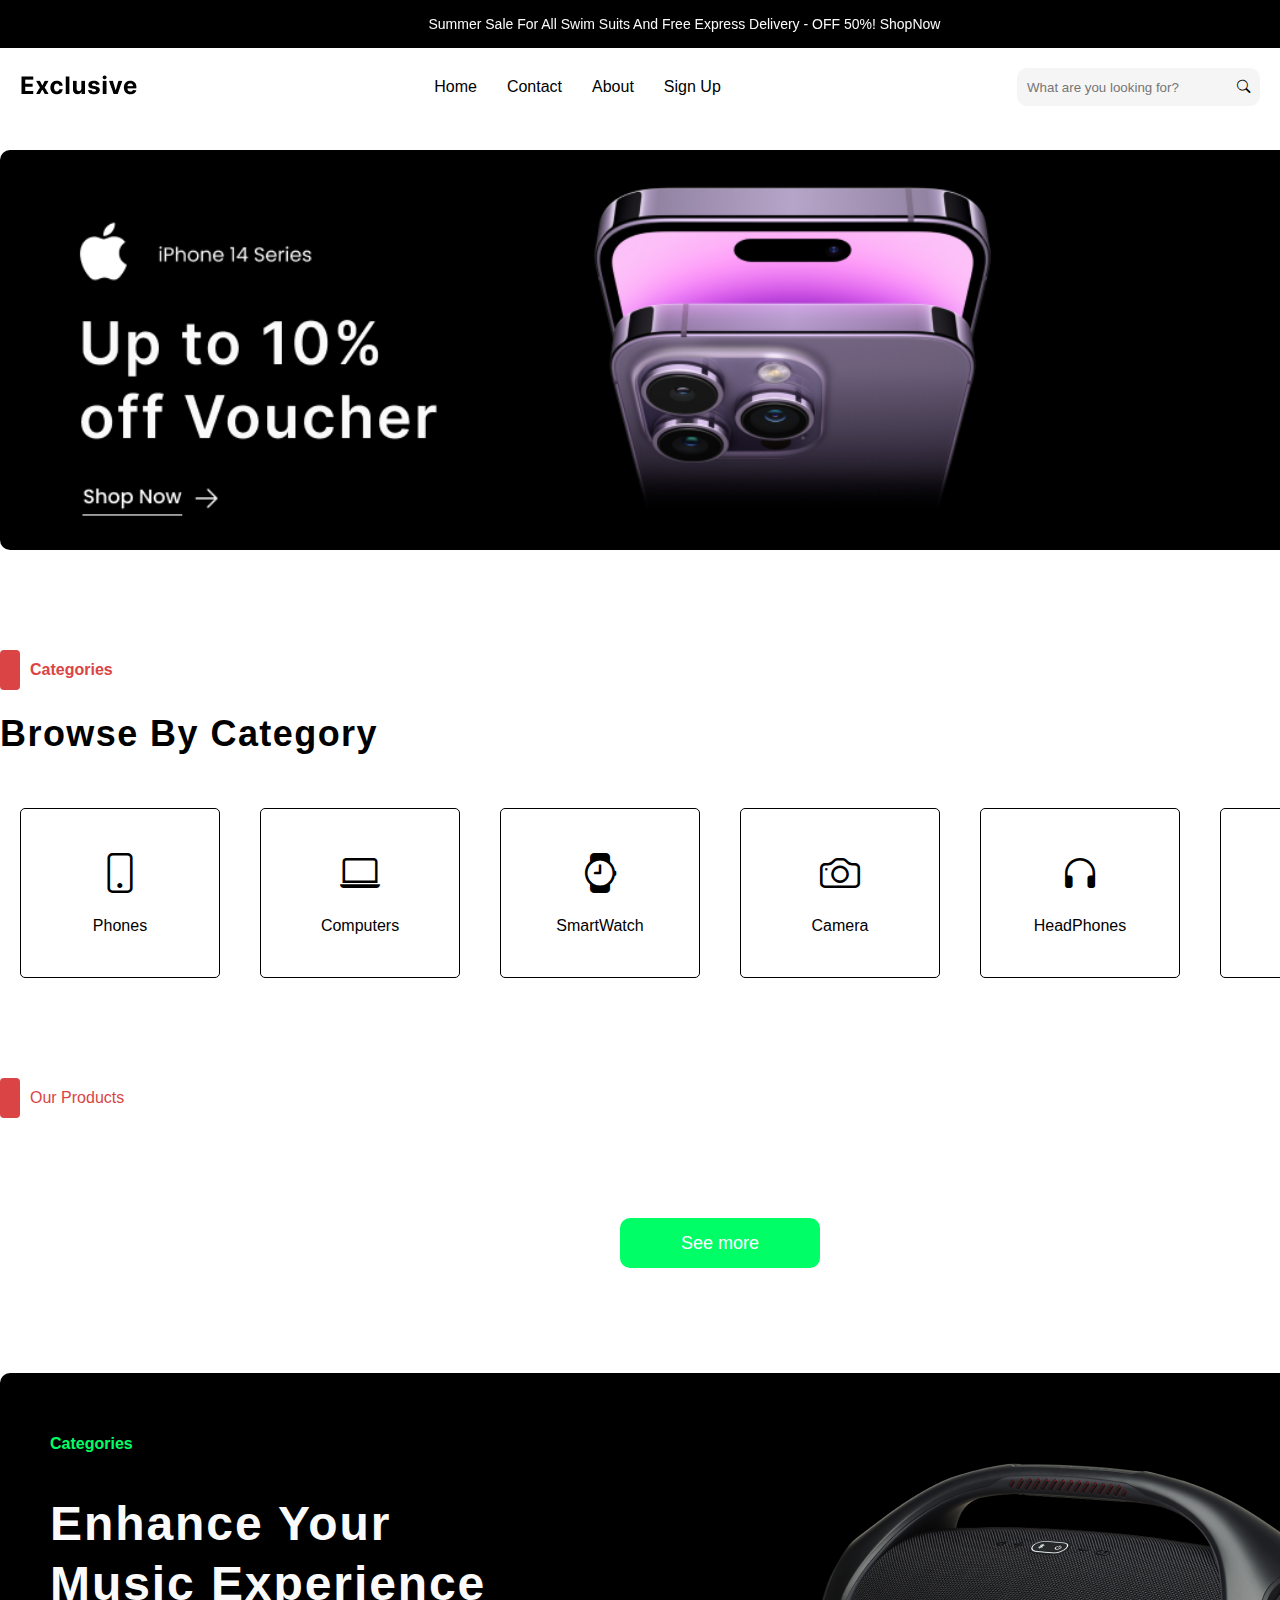
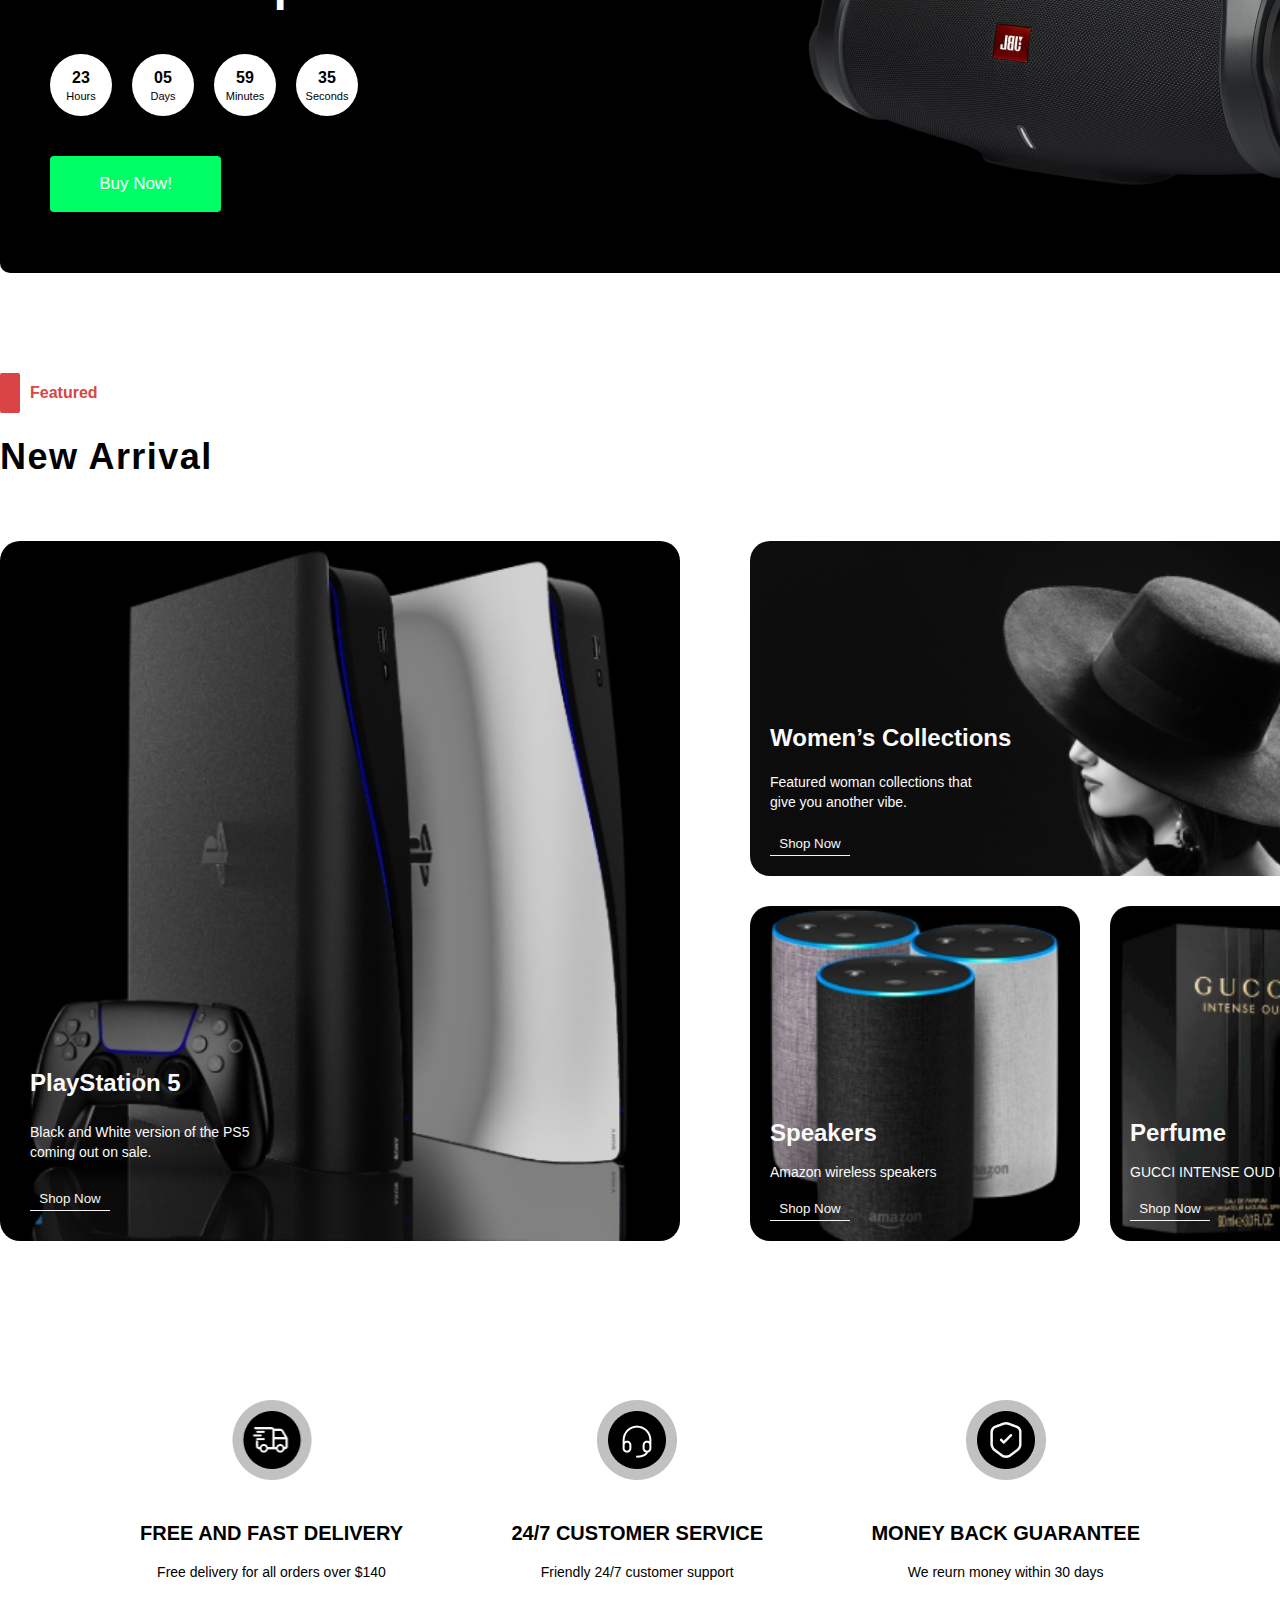
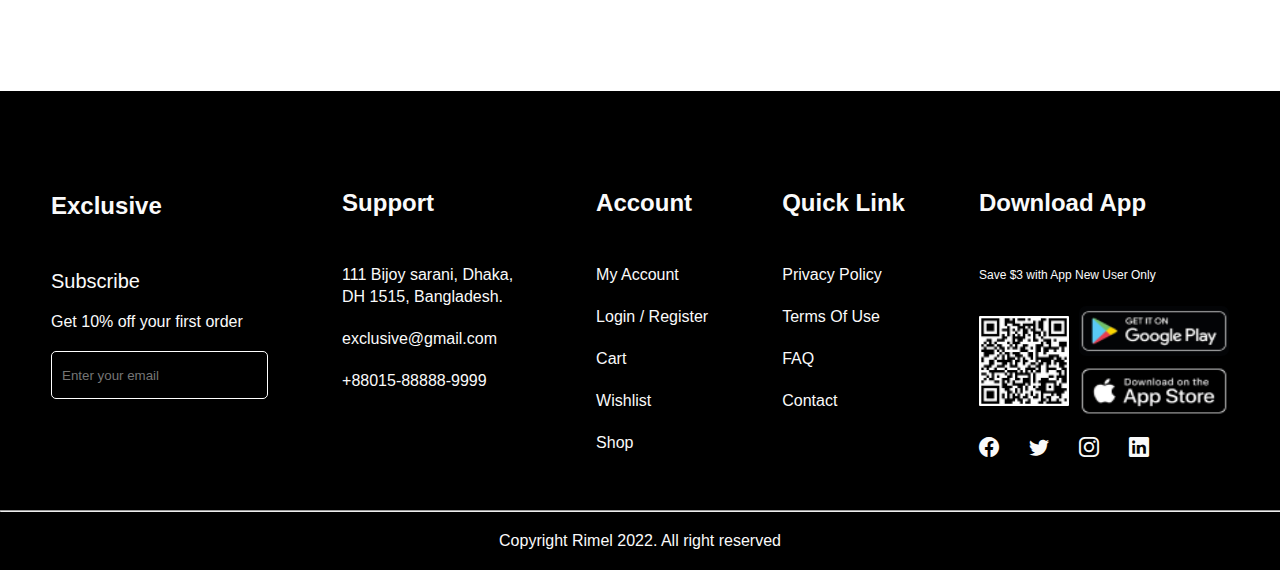
==== commit d11c5cb2: "imtixon" ====
--- a/components/dashboard.html
+++ b/components/dashboard.html
@@ -75,6 +75,7 @@
     <section class="productes">
         <p class="product_red"><span></span>Our Products</p>
         <div class="products"></div>
+        <button class="see_more">See more</button>
     </section>
 
     <section class="categories">
--- a/css/style.min.css
+++ b/css/style.min.css
@@ -1 +1 @@
-*{padding:0;margin:0;box-sizing:border-box;font-family:sans-serif}.wrapper{width:100%;background-color:#000}.wrapper .wrapper_content{width:1440px;height:48px;margin:0 auto;display:flex;align-items:center;justify-content:space-between;padding:0px 20px}.wrapper .wrapper_content .summer_item{font-size:14px;font-weight:400;line-height:21px;text-align:center;color:#fafafa}.wrapper .wrapper_content .option_item{width:80px;height:25px;font-size:14px;font-weight:400;line-height:21px;text-align:center;color:#fafafa}.header{max-width:1440px;height:auto;margin:0 auto;display:flex;align-items:center;justify-content:space-between;padding:0px 20px;margin-top:50px}.header .header_form{width:243px;height:38px;background:#f5f5f5;display:flex;align-items:center;justify-content:center;padding:5px 10px;border-radius:10px}.header .header_form .navbar_inp{flex:1;border:none;height:100%;outline:none;background:none}.header .header_form .navbar_btn{color:#000;border:rgba(0,0,0,0);background:rgba(0,0,0,0)}.header .ul_item_content{display:flex;align-items:center;justify-content:center;gap:30px;list-style:none}.header .ul_item_content .item_list{font-size:16px;font-weight:400;line-height:24px;text-align:center;cursor:pointer}.hero{width:1440px;height:auto;margin:0 auto;padding:10px 20px;margin-top:50px;display:flex;align-items:center;justify-content:space-between}.hero .hero_images{width:800px;height:100%;border-radius:20px}.hero .form{display:flex;flex-direction:column;gap:20px}.hero .form .large_text{font-size:36px;font-weight:500;line-height:30px;letter-spacing:.04em;text-align:left;color:#000}.hero .form .small_text{font-size:16px;font-weight:400;line-height:24px;text-align:left;color:red;margin-top:20px;margin-bottom:40px}.hero .form .sign_btn_content{display:flex;align-items:center;gap:20px;margin-top:30px}.hero .form .sign_btn_content .sign_in,.hero .form .sign_btn_content .sign_in2{width:143px;height:56px;background:#db4444;border:rgba(0,0,0,0);color:#fff;font-size:18px;border-radius:4px;cursor:pointer}.hero .form .sign_btn_content .sign_in2{width:200px}.hero .form .sign_btn_content .sign_in2:hover{border:1px solid #db4444;color:#db4444;transition:.5s;background:none}.hero .form .sign_btn_content .sign_in:hover{background:none;border:1px solid #db4444;color:#db4444;transition:.5s}.hero .form>input{width:370px;height:32px;border:rgba(0,0,0,0);outline:none;border-bottom:1px solid #000;color:gray;font-size:16px}.footer{width:100%;height:auto;background-color:#000}.footer .footer_content{max-width:1440px;height:auto;border:1px solid #000;padding:100px 50px 50px 50px;margin:0 auto;margin-top:100px;display:flex;justify-content:space-between}.footer .footer_content .footer_child1,.footer .footer_content .footer_child2,.footer .footer_content .footer_child3,.footer .footer_content .footer_child4,.footer .footer_content .footer_child5{display:flex;flex-direction:column;gap:20px}.footer .footer_content .footer_child1_text:first-child,.footer .footer_content .footer_child2_texts:first-child,.footer .footer_content .footer_child3_texts:first-child,.footer .footer_content .footer_child4_texts:first-child,.footer .footer_content .footer_child5_text:first-child{font-weight:700;font-size:24px;color:#fafafa;margin-bottom:30px}.footer .footer_content .footer_child1_text:nth-child(2){font-weight:500;font-size:20px;color:#fafafa}.footer .footer_content .footer_child1_text:nth-child(3){font-weight:400;font-size:16px;color:#fafafa}.footer .footer_content .footer_inp{width:217px;height:48px;border-radius:5px;outline:none;border:1px solid #fff;background:rgba(0,0,0,0);color:#fafafa;padding:0px 10px}.footer .footer_content .footer_child2_texts,.footer .footer_content .footer_child3_texts,.footer .footer_content .footer_child4_texts,.footer .footer_content .footer_child5_text{font-weight:400;font-size:16px;color:#fafafa;max-width:180px;line-height:22px}.footer .footer_content .footer_child5_text{font-size:12px;color:#fafafa}.footer .footer_content .footer_icons_content{display:flex;gap:30px;color:#fafafa;font-size:20px}.footer .footer_content .footer_icons_content>i{cursor:pointer}.footer .f_line{color:#fff}.footer .f_last_text{text-align:center;color:#fafafa;padding:20px 0px}*{padding:0;margin:0;box-sizing:border-box;font-family:sans-serif}.wrapper{width:100%;background-color:#000;position:fixed;top:0;left:0;right:0;z-index:5}.wrapper .wrapper_content{width:1440px;height:48px;margin:0 auto;display:flex;align-items:center;justify-content:space-between;padding:0px 20px}.wrapper .wrapper_content .summer_item{font-size:14px;font-weight:400;line-height:21px;text-align:center;color:#fafafa}.wrapper .wrapper_content .option_item{width:80px;height:25px;font-size:14px;font-weight:400;line-height:21px;text-align:center;color:#fafafa}.header{max-width:1440px;height:auto;margin:70px auto;display:flex;align-items:center;justify-content:space-between;padding:20px 20px;position:fixed;top:0;left:0;right:0;z-index:5;background-color:#fff;margin-top:48px}.header .header_form{width:243px;height:38px;background:#f5f5f5;display:flex;align-items:center;justify-content:center;padding:5px 10px;border-radius:10px}.header .header_form .navbar_inp{flex:1;border:none;height:100%;outline:none;background:none}.header .header_form .navbar_btn{color:#000;border:rgba(0,0,0,0);background:rgba(0,0,0,0)}.header .ul_item_content{display:flex;align-items:center;justify-content:center;gap:30px;list-style:none}.header .ul_item_content .item_list{font-size:16px;font-weight:400;line-height:24px;text-align:center;transition:.5s;border-bottom:1px solid rgba(0,0,0,0)}.header .ul_item_content .item_list:hover{color:#1e90ff;transition:.5s;border-bottom:1px solid #1e90ff}.main{width:1440px;height:400px;margin:0 auto;margin-top:150px;overflow:hidden;cursor:pointer}.main:hover .main_image{transform:scale(0.9);transition:.5s}.main .main_image{width:100%;height:100%;border-radius:10px;background-image:url("../assets/images/Frame 560.png");background-size:cover;transition:.5s}.browse{width:1440px;height:auto;margin:0 auto;transition:.5s;margin-top:100px;display:flex;flex-direction:column}.browse:hover{transform:scale(0.9);transition:.5s}.browse .browse_text{font-size:16px;font-weight:600;line-height:20px;text-align:left;color:#db4444;display:flex;align-items:center;gap:10px}.browse .browse_text span{width:20px;height:40px;background-color:#db4444;border-radius:4px}.browse .browse_item{font-size:36px;font-weight:600;line-height:48px;letter-spacing:.04em;text-align:left;color:#000;margin-top:20px}.browse .browse_card_content{width:1440px;height:auto;display:grid;grid-template-columns:repeat(6, 1fr);grid-gap:20px;padding:0px 0px 0px 20px;margin-top:50px}.browse .browse_card_content .browse_card{width:200px;height:170px;border-radius:5px;border:1px solid #000;display:flex;align-items:center;justify-content:center;flex-direction:column;gap:20px;transition:.5s}.browse .browse_card_content .browse_card:hover{background-color:#db4444;transition:.5s;border:rgba(0,0,0,0)}.browse .browse_card_content .browse_card:hover i{color:#fff}.browse .browse_card_content .browse_card:hover .browse_card_list{color:#fff}.browse .browse_card_content .browse_card i{font-size:40px;color:#000}.browse .browse_card_content .browse_card .browse_card_list{color:#000;font-size:16px}.productes{width:1440px;height:auto;transition:.5s;display:flex;justify-content:center;flex-direction:column;margin:100px auto 0px auto}.productes:hover{transform:scale(0.9);transition:.5s}.productes .product_red{color:#db4444;display:flex;align-items:center;gap:10px}.productes .product_red span{width:20px;height:40px;border-radius:4px;background-color:#db4444}.productes .products{height:auto;display:grid;grid-template-columns:repeat(4, 1fr);grid-gap:10px;padding:50px}.productes .products .pro_card{width:320px;height:450px;padding:20px;border-radius:20px;box-shadow:2px 1px 7px gray;display:flex;align-items:start;flex-direction:column;gap:20px}.productes .products .pro_card strong{color:#0f6;font-size:18px}.productes .products .pro_card img{width:100%;height:200px;background-size:cover}.productes .products .pro_card .id_content{display:flex;gap:20px;align-items:center}.productes .products .pro_card .id_content p{color:#1e90ff;font-size:20px;font-weight:700}.productes .products .pro_card .id_content h4{font-size:16px;color:gray}.productes .products .pro_card .rating_cont{display:flex;gap:20px;color:red;font-weight:700}.productes .products .pro_card .rating_cont .tare_item{color:#000}.productes .products .pro_card h3{font-size:18px;color:dimgray;font-weight:700}.categories{width:1440px;height:500px;border-radius:10px;margin:0 auto;background-color:#000;margin-top:105px;padding:40px 50px;display:flex;align-items:center;justify-content:space-between;transition:.5s}.categories:hover{transform:scale(0.9);transition:.5s}.categories .categore_left_content{display:flex;flex-direction:column;gap:40px}.categories .categore_left_content .green{font-size:16px;font-weight:600;line-height:20px;text-align:left;color:#0f6}.categories .categore_left_content .cate_large_text{font-size:48px;font-weight:600;line-height:60px;letter-spacing:.04em;text-align:left;color:#fafafa;max-width:443px}.categories .categore_left_content .circle_content{display:flex;gap:20px}.categories .categore_left_content .circle_content .circle_child{width:62px;height:62px;border-radius:50%;background-color:#fff;display:flex;align-items:center;justify-content:center;flex-direction:column;gap:3px}.categories .categore_left_content .circle_content .circle_child .number,.categories .categore_left_content .circle_content .circle_child .time{font-size:16px;color:#000;font-weight:700;cursor:pointer}.categories .categore_left_content .circle_content .circle_child .time{font-size:11px;font-weight:300}.categories .categore_left_content .buy{width:171px;height:56px;background:#0f6;color:#fff;border-radius:4px;border:rgba(0,0,0,0);font-size:17px;cursor:pointer;transition:.5s}.categories .categore_left_content .buy:hover{background:none;border:1px solid #0f6;color:#0f6;transition:.5s}.categories .mp3{width:600px;height:420px}.featured{width:1440px;height:auto;display:flex;flex-direction:column;gap:60px;margin:0 auto;margin-top:100px;transition:.5s}.featured:hover{transform:scale(0.9);transition:.5s}.featured .feat_text{font-size:16px;font-weight:600;line-height:20px;text-align:left;color:#db4444;display:flex;gap:10px;align-items:center}.featured .new{display:flex;flex-direction:column;gap:20px}.featured .new .feat_text span{width:20px;height:40px;background-color:#db4444;border-radius:2px}.featured .new .new_text{font-size:36px;font-weight:600;line-height:48px;letter-spacing:.04em;text-align:left;color:#000}.featured .hero_grid{width:1440px;height:700px;display:flex;align-items:center;justify-content:space-between}.featured .hero_grid .gird_child{width:680px;height:700px;background-color:#000;background-image:url("../assets/images/grid1.png");background-size:cover;-o-object-fit:cover;object-fit:cover;border-radius:20px;display:flex;flex-direction:column;justify-content:end;gap:25px;padding:30px}.featured .hero_grid .gird_child .plays_text_one{color:#fafafa;font-size:24px;font-weight:600}.featured .hero_grid .gird_child .plays_text_two{color:#fafafa;font-size:14px;font-weight:400;width:220px;line-height:20px}.featured .hero_grid .gird_child .shop_btn{width:80px;height:24px;background-color:rgba(0,0,0,0);border:rgba(0,0,0,0);color:#f5f5f5;border-bottom:1px solid #f5f5f5;transition:.5s}.featured .hero_grid .gird_child .shop_btn:hover{border:1px solid #f5f5f5;transition:.5s;border-radius:5px}.featured .hero_grid .grid_right{display:flex;flex-direction:column;gap:30px}.featured .hero_grid .grid_right .gird_child2{width:690px;height:335px;background-color:#000;background-image:url("../assets/images/grid2.png");background-size:cover;border-radius:20px;padding:20px;display:flex;flex-direction:column;justify-content:end;gap:20px}.featured .hero_grid .grid_right .gird_child2 .plays_text_one{color:#fafafa;font-size:24px;font-weight:600}.featured .hero_grid .grid_right .gird_child2 .plays_text_two{color:#fafafa;font-size:14px;font-weight:400;width:220px;line-height:20px}.featured .hero_grid .grid_right .gird_child2 .shop_btn{width:80px;height:24px;background-color:rgba(0,0,0,0);border:rgba(0,0,0,0);color:#f5f5f5;border-bottom:1px solid #f5f5f5;transition:.5s}.featured .hero_grid .grid_right .gird_child2 .shop_btn:hover{border:1px solid #f5f5f5;transition:.5s;border-radius:5px}.featured .hero_grid .grid_right .right_child{display:flex;gap:30px}.featured .hero_grid .grid_right .right_child .gird_child3,.featured .hero_grid .grid_right .right_child .gird_child4{width:330px;height:335px;background-color:#000;background-image:url("../assets/images/grid3.png");background-size:cover;border-radius:20px;display:flex;flex-direction:column;justify-content:end;padding:20px;gap:15px}.featured .hero_grid .grid_right .right_child .gird_child3 .plays_text_one,.featured .hero_grid .grid_right .right_child .gird_child4 .plays_text_one{color:#fafafa;font-size:24px;font-weight:600}.featured .hero_grid .grid_right .right_child .gird_child3 .plays_text_two,.featured .hero_grid .grid_right .right_child .gird_child4 .plays_text_two{color:#fafafa;font-size:14px;font-weight:400;line-height:20px}.featured .hero_grid .grid_right .right_child .gird_child3 .shop_btn,.featured .hero_grid .grid_right .right_child .gird_child4 .shop_btn{width:80px;height:24px;background-color:rgba(0,0,0,0);border:rgba(0,0,0,0);color:#f5f5f5;border-bottom:1px solid #f5f5f5;transition:.5s}.featured .hero_grid .grid_right .right_child .gird_child3 .shop_btn:hover,.featured .hero_grid .grid_right .right_child .gird_child4 .shop_btn:hover{border:1px solid #f5f5f5;transition:.5s;border-radius:5px}.featured .hero_grid .grid_right .right_child .gird_child4{background-image:url("../assets/images/grid4.png")}.service{width:1000px;height:200px;display:flex;align-items:center;justify-content:space-between;margin:0 auto;margin-top:150px;transition:.5s}.service:hover{transform:scale(0.9);transition:.5s}.service .service_child{display:flex;flex-direction:column;align-items:center;justify-content:center;gap:15px}.service .service_child .service_img{width:80px;height:80px;margin-bottom:20px}.service .service_child .service_text1{font-size:20px;font-weight:600;line-height:28px;text-align:left;color:#000}.service .service_child .service_text2{font-size:14px;font-weight:400;line-height:21px;text-align:left;color:#000}.footer{width:100%;height:auto;background-color:#000}.footer .footer_content{max-width:1440px;height:auto;border:1px solid #000;padding:100px 50px 50px 50px;margin:0 auto;margin-top:100px;display:flex;justify-content:space-between}.footer .footer_content .footer_child1,.footer .footer_content .footer_child2,.footer .footer_content .footer_child3,.footer .footer_content .footer_child4,.footer .footer_content .footer_child5{display:flex;flex-direction:column;gap:20px}.footer .footer_content .footer_child1_text:first-child,.footer .footer_content .footer_child2_texts:first-child,.footer .footer_content .footer_child3_texts:first-child,.footer .footer_content .footer_child4_texts:first-child,.footer .footer_content .footer_child5_text:first-child{font-weight:700;font-size:24px;color:#fafafa;margin-bottom:30px}.footer .footer_content .footer_child1_text:nth-child(2){font-weight:500;font-size:20px;color:#fafafa}.footer .footer_content .footer_child1_text:nth-child(3){font-weight:400;font-size:16px;color:#fafafa}.footer .footer_content .footer_inp{width:217px;height:48px;border-radius:5px;outline:none;border:1px solid #fff;background:rgba(0,0,0,0);color:#fafafa;padding:0px 10px}.footer .footer_content .footer_child2_texts,.footer .footer_content .footer_child3_texts,.footer .footer_content .footer_child4_texts,.footer .footer_content .footer_child5_text{font-weight:400;font-size:16px;color:#fafafa;max-width:180px;line-height:22px}.footer .footer_content .footer_child5_text{font-size:12px;color:#fafafa}.footer .footer_content .footer_icons_content{display:flex;gap:30px;color:#fafafa;font-size:20px}.footer .footer_content .footer_icons_content>i{cursor:pointer}.footer .footer_content .footer_child5 .qr_code_content{display:flex;align-items:center;justify-content:center;gap:10px}.footer .footer_content .footer_child5 .qr_code_content .qr_code{width:90px;height:90px;border-radius:1px}.footer .footer_content .footer_child5 .qr_code_content .play_store{display:flex;flex-direction:column;gap:10px}.footer .footer_content .footer_child5 .qr_code_content .play_store .play,.footer .footer_content .footer_child5 .qr_code_content .play_store .store{width:150px;height:50px;border-radius:7px;background:none}.footer .f_line{background-color:#000;width:1440px;margin:0 auto}.footer .f_last_text{text-align:center;color:#fafafa;padding:20px 0px}a{text-decoration:none}/*# sourceMappingURL=style.min.css.map */+*{padding:0;margin:0;box-sizing:border-box;font-family:sans-serif}.wrapper{width:100%;background-color:#000}.wrapper .wrapper_content{width:1440px;height:48px;margin:0 auto;display:flex;align-items:center;justify-content:space-between;padding:0px 20px}.wrapper .wrapper_content .summer_item{font-size:14px;font-weight:400;line-height:21px;text-align:center;color:#fafafa}.wrapper .wrapper_content .option_item{width:80px;height:25px;font-size:14px;font-weight:400;line-height:21px;text-align:center;color:#fafafa}.header{max-width:1440px;height:auto;margin:0 auto;display:flex;align-items:center;justify-content:space-between;padding:0px 20px;margin-top:50px}.header .header_form{width:243px;height:38px;background:#f5f5f5;display:flex;align-items:center;justify-content:center;padding:5px 10px;border-radius:10px}.header .header_form .navbar_inp{flex:1;border:none;height:100%;outline:none;background:none}.header .header_form .navbar_btn{color:#000;border:rgba(0,0,0,0);background:rgba(0,0,0,0)}.header .ul_item_content{display:flex;align-items:center;justify-content:center;gap:30px;list-style:none}.header .ul_item_content .item_list{font-size:16px;font-weight:400;line-height:24px;text-align:center;cursor:pointer}.hero{width:1440px;height:auto;margin:0 auto;padding:10px 20px;margin-top:50px;display:flex;align-items:center;justify-content:space-between}.hero .hero_images{width:800px;height:100%;border-radius:20px}.hero .form{display:flex;flex-direction:column;gap:20px}.hero .form .large_text{font-size:36px;font-weight:500;line-height:30px;letter-spacing:.04em;text-align:left;color:#000}.hero .form .small_text{font-size:16px;font-weight:400;line-height:24px;text-align:left;color:red;margin-top:20px;margin-bottom:40px}.hero .form .sign_btn_content{display:flex;align-items:center;gap:20px;margin-top:30px}.hero .form .sign_btn_content .sign_in,.hero .form .sign_btn_content .sign_in2{width:143px;height:56px;background:#db4444;border:rgba(0,0,0,0);color:#fff;font-size:18px;border-radius:4px;cursor:pointer}.hero .form .sign_btn_content .sign_in2{width:200px}.hero .form .sign_btn_content .sign_in2:hover{border:1px solid #db4444;color:#db4444;transition:.5s;background:none}.hero .form .sign_btn_content .sign_in:hover{background:none;border:1px solid #db4444;color:#db4444;transition:.5s}.hero .form>input{width:370px;height:32px;border:rgba(0,0,0,0);outline:none;border-bottom:1px solid #000;color:gray;font-size:16px}.footer{width:100%;height:auto;background-color:#000}.footer .footer_content{max-width:1440px;height:auto;border:1px solid #000;padding:100px 50px 50px 50px;margin:0 auto;margin-top:100px;display:flex;justify-content:space-between}.footer .footer_content .footer_child1,.footer .footer_content .footer_child2,.footer .footer_content .footer_child3,.footer .footer_content .footer_child4,.footer .footer_content .footer_child5{display:flex;flex-direction:column;gap:20px}.footer .footer_content .footer_child1_text:first-child,.footer .footer_content .footer_child2_texts:first-child,.footer .footer_content .footer_child3_texts:first-child,.footer .footer_content .footer_child4_texts:first-child,.footer .footer_content .footer_child5_text:first-child{font-weight:700;font-size:24px;color:#fafafa;margin-bottom:30px}.footer .footer_content .footer_child1_text:nth-child(2){font-weight:500;font-size:20px;color:#fafafa}.footer .footer_content .footer_child1_text:nth-child(3){font-weight:400;font-size:16px;color:#fafafa}.footer .footer_content .footer_inp{width:217px;height:48px;border-radius:5px;outline:none;border:1px solid #fff;background:rgba(0,0,0,0);color:#fafafa;padding:0px 10px}.footer .footer_content .footer_child2_texts,.footer .footer_content .footer_child3_texts,.footer .footer_content .footer_child4_texts,.footer .footer_content .footer_child5_text{font-weight:400;font-size:16px;color:#fafafa;max-width:180px;line-height:22px}.footer .footer_content .footer_child5_text{font-size:12px;color:#fafafa}.footer .footer_content .footer_icons_content{display:flex;gap:30px;color:#fafafa;font-size:20px}.footer .footer_content .footer_icons_content>i{cursor:pointer}.footer .f_line{color:#fff}.footer .f_last_text{text-align:center;color:#fafafa;padding:20px 0px}*{padding:0;margin:0;box-sizing:border-box;font-family:sans-serif}.wrapper{width:100%;background-color:#000;position:fixed;top:0;left:0;right:0;z-index:5}.wrapper .wrapper_content{width:1440px;height:48px;margin:0 auto;display:flex;align-items:center;justify-content:space-between;padding:0px 20px}.wrapper .wrapper_content .summer_item{font-size:14px;font-weight:400;line-height:21px;text-align:center;color:#fafafa}.wrapper .wrapper_content .option_item{width:80px;height:25px;font-size:14px;font-weight:400;line-height:21px;text-align:center;color:#fafafa}.header{max-width:1440px;height:auto;margin:70px auto;display:flex;align-items:center;justify-content:space-between;padding:20px 20px;position:fixed;top:0;left:0;right:0;z-index:5;background-color:#fff;margin-top:48px}.header .header_form{width:243px;height:38px;background:#f5f5f5;display:flex;align-items:center;justify-content:center;padding:5px 10px;border-radius:10px}.header .header_form .navbar_inp{flex:1;border:none;height:100%;outline:none;background:none}.header .header_form .navbar_btn{color:#000;border:rgba(0,0,0,0);background:rgba(0,0,0,0)}.header .ul_item_content{display:flex;align-items:center;justify-content:center;gap:30px;list-style:none}.header .ul_item_content .item_list{font-size:16px;font-weight:400;line-height:24px;text-align:center;transition:.5s;border-bottom:1px solid rgba(0,0,0,0)}.header .ul_item_content .item_list:hover{color:#1e90ff;transition:.5s;border-bottom:1px solid #1e90ff}.main{width:1440px;height:400px;margin:0 auto;margin-top:150px;overflow:hidden;cursor:pointer}.main .main_image{width:100%;height:100%;border-radius:10px;background-image:url("../assets/images/Frame 560.png");background-size:cover;transition:.5s}.browse{width:1440px;height:auto;margin:0 auto;transition:.5s;margin-top:100px;display:flex;flex-direction:column}.browse .browse_text{font-size:16px;font-weight:600;line-height:20px;text-align:left;color:#db4444;display:flex;align-items:center;gap:10px}.browse .browse_text span{width:20px;height:40px;background-color:#db4444;border-radius:4px}.browse .browse_item{font-size:36px;font-weight:600;line-height:48px;letter-spacing:.04em;text-align:left;color:#000;margin-top:20px}.browse .browse_card_content{width:1440px;height:auto;display:grid;grid-template-columns:repeat(6, 1fr);grid-gap:20px;padding:0px 0px 0px 20px;margin-top:50px}.browse .browse_card_content .browse_card{width:200px;height:170px;border-radius:5px;border:1px solid #000;display:flex;align-items:center;justify-content:center;flex-direction:column;gap:20px;transition:.5s}.browse .browse_card_content .browse_card:hover{background-color:#db4444;transition:.5s;border:rgba(0,0,0,0)}.browse .browse_card_content .browse_card:hover i{color:#fff}.browse .browse_card_content .browse_card:hover .browse_card_list{color:#fff}.browse .browse_card_content .browse_card i{font-size:40px;color:#000}.browse .browse_card_content .browse_card .browse_card_list{color:#000;font-size:16px}.productes{width:1440px;height:auto;transition:.5s;display:flex;justify-content:center;flex-direction:column;margin:100px auto 0px auto}.productes .product_red{color:#db4444;display:flex;align-items:center;gap:10px}.productes .product_red span{width:20px;height:40px;border-radius:4px;background-color:#db4444}.productes .products{height:auto;display:grid;grid-template-columns:repeat(4, 1fr);grid-gap:10px;padding:50px}.productes .products .pro_card{width:320px;height:450px;padding:20px;border-radius:20px;box-shadow:2px 1px 7px gray;display:flex;align-items:start;flex-direction:column;gap:20px}.productes .products .pro_card strong{color:#0f6;font-size:18px}.productes .products .pro_card img{width:100%;height:200px;background-size:cover}.productes .products .pro_card .id_content{display:flex;gap:20px;align-items:center}.productes .products .pro_card .id_content p{color:#1e90ff;font-size:20px;font-weight:700}.productes .products .pro_card .id_content h4{font-size:16px;color:gray}.productes .products .pro_card .rating_cont{display:flex;gap:20px;color:red;font-weight:700}.productes .products .pro_card .rating_cont .tare_item{color:#000}.productes .products .pro_card h3{font-size:18px;color:dimgray;font-weight:700}.productes .see_more{width:200px;height:50px;border-radius:10px;background-color:#0f6;color:#fff;font-size:18px;border:rgba(0,0,0,0);margin:0 auto;transition:.5s;cursor:pointer}.productes .see_more:hover{background:none;border:1px solid #0f6;transition:.5s;color:#0f6}.categories{width:1440px;height:500px;border-radius:10px;margin:0 auto;background-color:#000;margin-top:105px;padding:40px 50px;display:flex;align-items:center;justify-content:space-between;transition:.5s}.categories .categore_left_content{display:flex;flex-direction:column;gap:40px}.categories .categore_left_content .green{font-size:16px;font-weight:600;line-height:20px;text-align:left;color:#0f6}.categories .categore_left_content .cate_large_text{font-size:48px;font-weight:600;line-height:60px;letter-spacing:.04em;text-align:left;color:#fafafa;max-width:443px}.categories .categore_left_content .circle_content{display:flex;gap:20px}.categories .categore_left_content .circle_content .circle_child{width:62px;height:62px;border-radius:50%;background-color:#fff;display:flex;align-items:center;justify-content:center;flex-direction:column;gap:3px}.categories .categore_left_content .circle_content .circle_child .number,.categories .categore_left_content .circle_content .circle_child .time{font-size:16px;color:#000;font-weight:700;cursor:pointer}.categories .categore_left_content .circle_content .circle_child .time{font-size:11px;font-weight:300}.categories .categore_left_content .buy{width:171px;height:56px;background:#0f6;color:#fff;border-radius:4px;border:rgba(0,0,0,0);font-size:17px;cursor:pointer;transition:.5s}.categories .categore_left_content .buy:hover{background:none;border:1px solid #0f6;color:#0f6;transition:.5s}.categories .mp3{width:600px;height:420px}.featured{width:1440px;height:auto;display:flex;flex-direction:column;gap:60px;margin:0 auto;margin-top:100px}.featured .feat_text{font-size:16px;font-weight:600;line-height:20px;text-align:left;color:#db4444;display:flex;gap:10px;align-items:center}.featured .new{display:flex;flex-direction:column;gap:20px}.featured .new .feat_text span{width:20px;height:40px;background-color:#db4444;border-radius:2px}.featured .new .new_text{font-size:36px;font-weight:600;line-height:48px;letter-spacing:.04em;text-align:left;color:#000}.featured .hero_grid{width:1440px;height:700px;display:flex;align-items:center;justify-content:space-between}.featured .hero_grid .gird_child{width:680px;height:700px;background-color:#000;background-image:url("../assets/images/grid1.png");background-size:cover;-o-object-fit:cover;object-fit:cover;border-radius:20px;display:flex;flex-direction:column;justify-content:end;gap:25px;padding:30px}.featured .hero_grid .gird_child .plays_text_one{color:#fafafa;font-size:24px;font-weight:600}.featured .hero_grid .gird_child .plays_text_two{color:#fafafa;font-size:14px;font-weight:400;width:220px;line-height:20px}.featured .hero_grid .gird_child .shop_btn{width:80px;height:24px;background-color:rgba(0,0,0,0);border:rgba(0,0,0,0);color:#f5f5f5;border-bottom:1px solid #f5f5f5;transition:.5s}.featured .hero_grid .gird_child .shop_btn:hover{border:1px solid #f5f5f5;transition:.5s;border-radius:5px}.featured .hero_grid .grid_right{display:flex;flex-direction:column;gap:30px}.featured .hero_grid .grid_right .gird_child2{width:690px;height:335px;background-color:#000;background-image:url("../assets/images/grid2.png");background-size:cover;border-radius:20px;padding:20px;display:flex;flex-direction:column;justify-content:end;gap:20px}.featured .hero_grid .grid_right .gird_child2 .plays_text_one{color:#fafafa;font-size:24px;font-weight:600}.featured .hero_grid .grid_right .gird_child2 .plays_text_two{color:#fafafa;font-size:14px;font-weight:400;width:220px;line-height:20px}.featured .hero_grid .grid_right .gird_child2 .shop_btn{width:80px;height:24px;background-color:rgba(0,0,0,0);border:rgba(0,0,0,0);color:#f5f5f5;border-bottom:1px solid #f5f5f5;transition:.5s}.featured .hero_grid .grid_right .gird_child2 .shop_btn:hover{border:1px solid #f5f5f5;transition:.5s;border-radius:5px}.featured .hero_grid .grid_right .right_child{display:flex;gap:30px}.featured .hero_grid .grid_right .right_child .gird_child3,.featured .hero_grid .grid_right .right_child .gird_child4{width:330px;height:335px;background-color:#000;background-image:url("../assets/images/grid3.png");background-size:cover;border-radius:20px;display:flex;flex-direction:column;justify-content:end;padding:20px;gap:15px}.featured .hero_grid .grid_right .right_child .gird_child3 .plays_text_one,.featured .hero_grid .grid_right .right_child .gird_child4 .plays_text_one{color:#fafafa;font-size:24px;font-weight:600}.featured .hero_grid .grid_right .right_child .gird_child3 .plays_text_two,.featured .hero_grid .grid_right .right_child .gird_child4 .plays_text_two{color:#fafafa;font-size:14px;font-weight:400;line-height:20px}.featured .hero_grid .grid_right .right_child .gird_child3 .shop_btn,.featured .hero_grid .grid_right .right_child .gird_child4 .shop_btn{width:80px;height:24px;background-color:rgba(0,0,0,0);border:rgba(0,0,0,0);color:#f5f5f5;border-bottom:1px solid #f5f5f5;transition:.5s}.featured .hero_grid .grid_right .right_child .gird_child3 .shop_btn:hover,.featured .hero_grid .grid_right .right_child .gird_child4 .shop_btn:hover{border:1px solid #f5f5f5;transition:.5s;border-radius:5px}.featured .hero_grid .grid_right .right_child .gird_child4{background-image:url("../assets/images/grid4.png")}.service{width:1000px;height:200px;display:flex;align-items:center;justify-content:space-between;margin:0 auto;margin-top:150px}.service .service_child{display:flex;flex-direction:column;align-items:center;justify-content:center;gap:15px}.service .service_child .service_img{width:80px;height:80px;margin-bottom:20px}.service .service_child .service_text1{font-size:20px;font-weight:600;line-height:28px;text-align:left;color:#000}.service .service_child .service_text2{font-size:14px;font-weight:400;line-height:21px;text-align:left;color:#000}.footer{width:100%;height:auto;background-color:#000}.footer .footer_content{max-width:1440px;height:auto;border:1px solid #000;padding:100px 50px 50px 50px;margin:0 auto;margin-top:100px;display:flex;justify-content:space-between}.footer .footer_content .footer_child1,.footer .footer_content .footer_child2,.footer .footer_content .footer_child3,.footer .footer_content .footer_child4,.footer .footer_content .footer_child5{display:flex;flex-direction:column;gap:20px}.footer .footer_content .footer_child1_text:first-child,.footer .footer_content .footer_child2_texts:first-child,.footer .footer_content .footer_child3_texts:first-child,.footer .footer_content .footer_child4_texts:first-child,.footer .footer_content .footer_child5_text:first-child{font-weight:700;font-size:24px;color:#fafafa;margin-bottom:30px}.footer .footer_content .footer_child1_text:nth-child(2){font-weight:500;font-size:20px;color:#fafafa}.footer .footer_content .footer_child1_text:nth-child(3){font-weight:400;font-size:16px;color:#fafafa}.footer .footer_content .footer_inp{width:217px;height:48px;border-radius:5px;outline:none;border:1px solid #fff;background:rgba(0,0,0,0);color:#fafafa;padding:0px 10px}.footer .footer_content .footer_child2_texts,.footer .footer_content .footer_child3_texts,.footer .footer_content .footer_child4_texts,.footer .footer_content .footer_child5_text{font-weight:400;font-size:16px;color:#fafafa;max-width:180px;line-height:22px}.footer .footer_content .footer_child5_text{font-size:12px;color:#fafafa}.footer .footer_content .footer_icons_content{display:flex;gap:30px;color:#fafafa;font-size:20px}.footer .footer_content .footer_icons_content>i{cursor:pointer}.footer .footer_content .footer_child5 .qr_code_content{display:flex;align-items:center;justify-content:center;gap:10px}.footer .footer_content .footer_child5 .qr_code_content .qr_code{width:90px;height:90px;border-radius:1px}.footer .footer_content .footer_child5 .qr_code_content .play_store{display:flex;flex-direction:column;gap:10px}.footer .footer_content .footer_child5 .qr_code_content .play_store .play,.footer .footer_content .footer_child5 .qr_code_content .play_store .store{width:150px;height:50px;border-radius:7px;background:none}.footer .f_line{background-color:#000;width:1440px;margin:0 auto}.footer .f_last_text{text-align:center;color:#fafafa;padding:20px 0px}a{text-decoration:none}/*# sourceMappingURL=style.min.css.map */